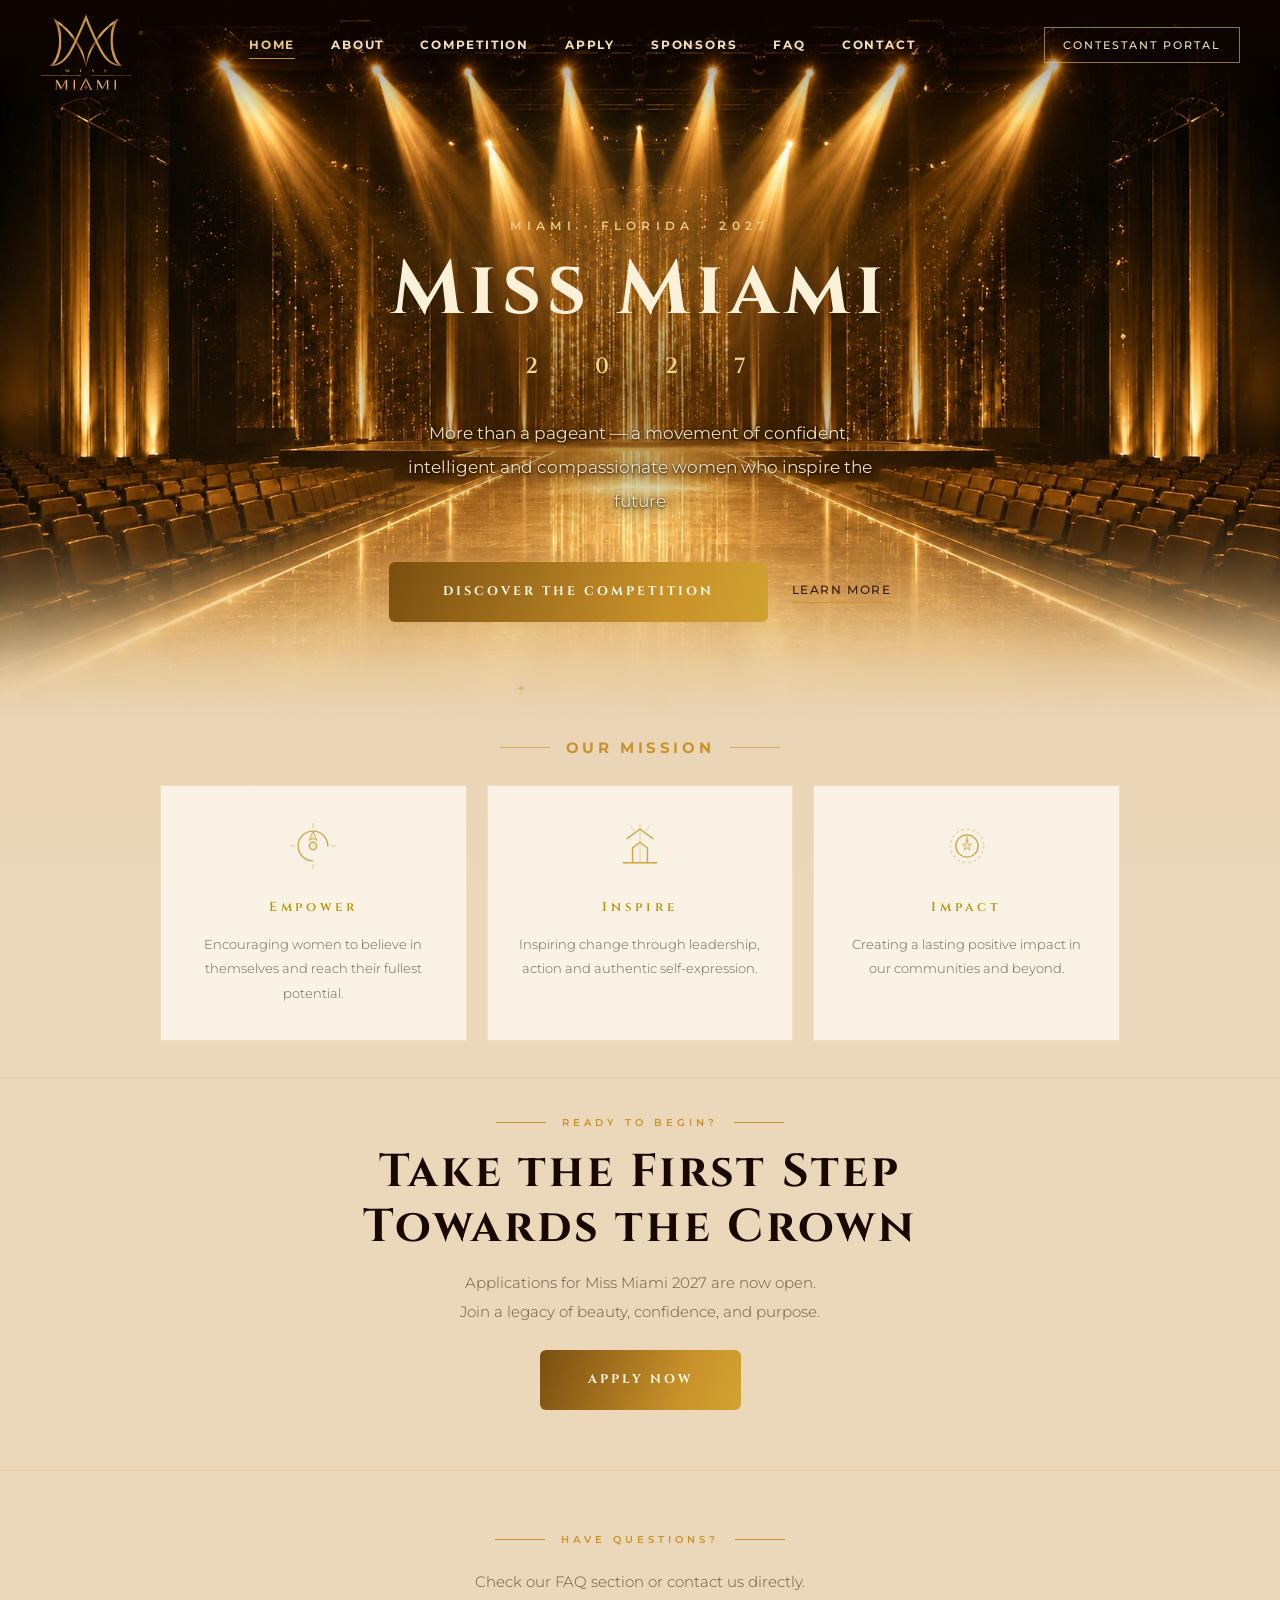
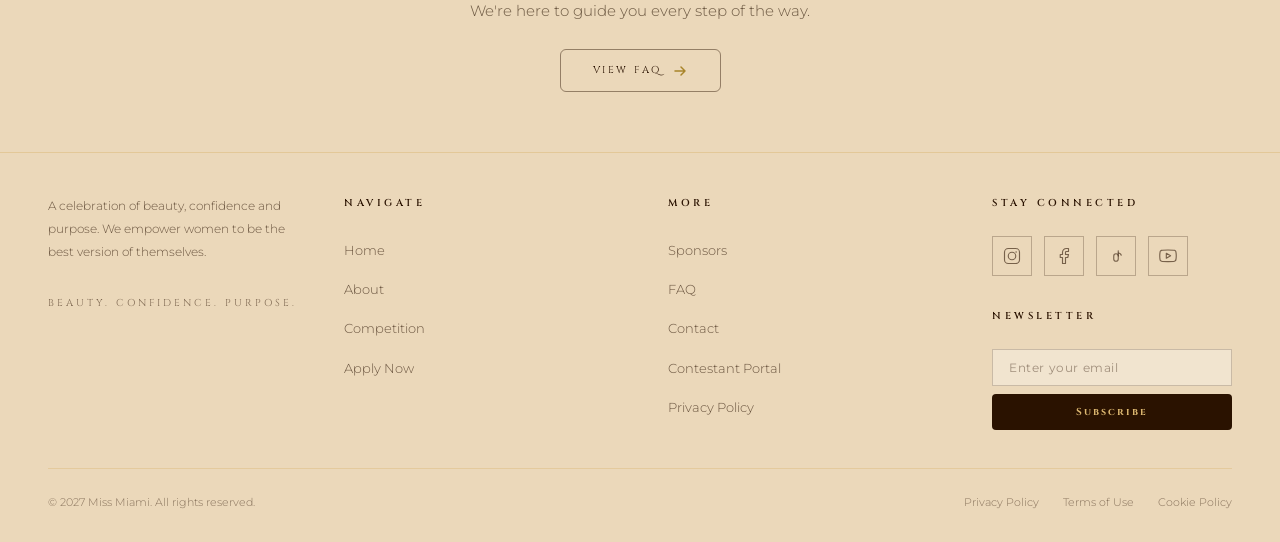
==== index.html @ 6e3c391f "Integrate Irina official logo across public pages" ====
<!DOCTYPE html>
<html lang="en">
<head>
  <meta charset="UTF-8" />
  <meta name="viewport" content="width=device-width, initial-scale=1.0" />
  <title>Miss Miami — Beauty. Confidence. Purpose.</title>
  <link rel="preconnect" href="https://fonts.googleapis.com" />
  <link rel="preconnect" href="https://fonts.gstatic.com" crossorigin />
  <link href="https://fonts.googleapis.com/css2?family=Cinzel:wght@400;600;700&family=Montserrat:wght@300;400;500;600&display=swap" rel="stylesheet" />
  <style>
    /* ─── RESET & BASE ─────────────────────────────────────────── */
    *, *::before, *::after { box-sizing: border-box; margin: 0; padding: 0; }

    :root {
      --gold:       #D4AF37;
      --gold2:      #B8960A;
      --hero-dark:  #050100;
      --hero-mid:   #160600;
      --hero-light: #261000;
      --cream:      #DDB870;
      --cream2:     #DDB870;
      --sand:       rgba(212,175,55,0.2);
      --dark-text:  #1A0800;
      --mid-text:   rgba(40,20,0,0.65);
      --glass:      rgba(4,1,0,0.93);
      --transition: 0.35s cubic-bezier(.4,0,.2,1);
    }

    html { scroll-behavior: smooth; overflow-x: hidden; }

    body {
      background: var(--cream);
      color: var(--dark-text);
      font-family: 'Montserrat', sans-serif;
      font-weight: 300;
      line-height: 1.7;
      overflow-x: hidden;
    }

    h1, h2, h3, h4 { font-family: 'Cinzel', serif; letter-spacing: 0.08em; }
    a { text-decoration: none; color: inherit; }

    ::-webkit-scrollbar { display: none; }
    * { scrollbar-width: none; }

    /* ─── HEADER ───────────────────────────────────────────────── */
    header {
      position: fixed;
      top: 0; left: 0; right: 0;
      z-index: 100;
      display: flex;
      align-items: center;
      justify-content: space-between;
      padding: 0 56px;
      height: 90px;
      background: transparent;
      backdrop-filter: none;
      -webkit-backdrop-filter: none;
      box-shadow: none;
      transition: none;
    }

    .logo { display: flex; align-items: center; flex-shrink: 0; margin-right: 18px; transform: translateY(7px); }
    .logo-img { height: 76px; width: auto; display: block; object-fit: contain; }

    nav { display: flex; align-items: center; gap: 36px; }

    nav a {
      font-family: 'Montserrat', sans-serif;
      font-size: 11px; font-weight: 700;
      letter-spacing: 0.18em; text-transform: uppercase;
      color: var(--gold);
      text-shadow: none;
      transition: color var(--transition);
      position: relative;
    }
    nav a::after {
      content: '';
      position: absolute; bottom: -4px; left: 0; right: 0;
      height: 1px; background: var(--gold);
      transform: scaleX(0); transform-origin: left;
      transition: transform var(--transition);
    }
    nav a:hover { color: var(--gold); }
    nav a:hover::after { transform: scaleX(1); }
    nav a.active { color: var(--gold); }
    nav a.active::after { transform: scaleX(1); }

    .btn-apply-nav {
      display: inline-flex; align-items: center;
      padding: 10px 28px;
      background: linear-gradient(110deg, #7A4F10 0%, #C9922A 30%, #D4AF37 50%, #C9922A 70%, #7A4F10 100%);
      background-size: 250% auto;
      color: #FFF8E7 !important;
      font-family: 'Cinzel', serif !important;
      font-size: 11px !important; letter-spacing: 0.22em !important;
      font-weight: 700 !important; text-transform: uppercase;
      border: none; cursor: pointer;
      border-radius: 6px;
      animation: bronzeFlow 8s ease-in-out infinite;
      position: relative; overflow: hidden;
    }
    .btn-apply-nav::after { display: none !important; }
    .btn-apply-nav:hover { background-position: right center; }

    .btn-account-nav {
      font-size: 11px; letter-spacing: 0.18em; text-transform: uppercase;
      color: var(--gold) !important;
      border: 1px solid rgba(212,175,55,0.28);
      padding: 8px 18px;
      transition: all 0.3s ease; font-weight: 500;
    }
    .btn-account-nav::after { display: none !important; }
    .btn-account-nav:hover { color: var(--gold) !important; border-color: rgba(212,175,55,0.6); }

    .menu-toggle {
      display: none; flex-direction: column; gap: 6px;
      cursor: pointer; padding: 10px 12px;
      border: 1px solid rgba(166,124,26,0.55);
      border-radius: 4px;
      background: none;
      transition: border-color var(--transition);
    }
    .menu-toggle:hover { border-color: rgba(166,124,26,0.85); }
    .menu-toggle span {
      display: block; height: 1px;
      background: #A67C1A;
      transition: var(--transition); border-radius: 1px;
    }
    .menu-toggle span:nth-child(1) { width: 20px; }
    .menu-toggle span:nth-child(2) { width: 14px; }
    .menu-toggle span:nth-child(3) { width: 20px; }

    /* ─── HERO ─────────────────────────────────────────────────── */
    #home {
      position: relative;
      height: 100vh;
      min-height: 680px;
      display: flex;
      align-items: center;
      justify-content: center;
      overflow: hidden;
      background: url('hero-bg.jpg') center 60%/cover no-repeat, radial-gradient(ellipse at 55% 35%, var(--hero-light) 0%, var(--hero-mid) 45%, var(--hero-dark) 100%);
    }

    #home::before {
      content: '';
      position: absolute; inset: 0;
      background: rgba(90,40,5,0.22);
      z-index: 1;
    }

    #hero-canvas {
      position: absolute; inset: 0;
      width: 100%; height: 100%;
      z-index: 2; pointer-events: none;
      opacity: 0.75;
    }

    .hero-glow {
      position: absolute; top: 35%; left: 50%;
      transform: translate(-50%, -50%);
      width: 600px; height: 400px;
      background: radial-gradient(ellipse, rgba(220,175,50,0.15) 0%, transparent 65%);
      pointer-events: none; z-index: 2;
    }

    #home::after {
      content: '';
      position: absolute;
      bottom: 0; left: 0; right: 0;
      height: 140px;
      background: linear-gradient(to bottom, transparent 0%, transparent 40%, #DDB870 100%);
      z-index: 2;
      pointer-events: none;
    }

    .hero-bottom-line {
      position: absolute; z-index: 3;
      bottom: 0; left: 0; right: 0; height: 1px;
      background: linear-gradient(to right,
        transparent 0%,
        rgba(212,175,55,0.4) 30%,
        rgba(212,175,55,0.65) 50%,
        rgba(212,175,55,0.4) 70%,
        transparent 100%);
    }

    .hero-content {
      position: relative; z-index: 4;
      padding: 0 48px;
      max-width: 720px;
      text-align: center;
    }

    .hero-eyebrow-text {
      font-family: 'Montserrat', sans-serif;
      font-size: 10px; font-weight: 600;
      letter-spacing: 0.44em; text-transform: uppercase;
      color: rgba(220,185,80,0.8);
      margin-bottom: 20px;
    }

    .hero-crown { margin-bottom: 16px; }

    .hero-h1 {
      font-size: clamp(38px, 6vw, 70px);
      color: #FBF0D8;
      letter-spacing: 0.08em;
      line-height: 1.05;
      margin-bottom: 12px;
    }

    .hero-year {
      font-family: 'Cinzel', serif;
      font-size: clamp(13px, 2vw, 20px);
      font-weight: 400;
      letter-spacing: 0.38em;
      color: var(--gold);
      margin-bottom: 24px;
    }

    .hero-desc {
      font-size: 15px;
      color: rgba(245,233,204,0.72);
      max-width: 440px;
      margin: 0 auto 44px;
      line-height: 1.9;
    }

    .hero-cta { display: flex; align-items: center; justify-content: center; gap: 24px; }

    .btn-primary {
      display: inline-flex; align-items: center;
      padding: 16px 46px;
      background: linear-gradient(110deg, #7A4F10 0%, #C9922A 30%, #D4AF37 50%, #C9922A 70%, #7A4F10 100%);
      background-size: 250% auto;
      color: #FFF8E7;
      font-family: 'Cinzel', serif;
      font-size: 11px; letter-spacing: 0.25em;
      font-weight: 700; text-transform: uppercase;
      cursor: pointer;
      border: none;
      border-radius: 6px;
      position: relative; overflow: hidden;
      animation: bronzeFlow 8s ease-in-out infinite;
    }
    @keyframes bronzeFlow {
      0%   { background-position: 0% center; }
      50%  { background-position: 100% center; }
      100% { background-position: 0% center; }
    }
    .btn-primary::after {
      content: '';
      position: absolute;
      top: 0; left: -100%;
      width: 55%; height: 100%;
      background: linear-gradient(90deg, transparent 0%, rgba(255,248,220,0.3) 50%, transparent 100%);
      animation: bronzeSheen 7s ease-in-out infinite;
      pointer-events: none;
    }
    @keyframes bronzeSheen {
      0%   { left: -100%; opacity: 0; }
      10%  { opacity: 1; }
      40%  { left: 160%; opacity: 1; }
      42%  { opacity: 0; }
      100% { left: 160%; opacity: 0; }
    }
    .btn-primary:hover { background-position: right center; }

    .btn-secondary {
      font-size: 11px; letter-spacing: 0.22em;
      text-transform: uppercase;
      color: rgba(245,230,200,0.92);
      font-weight: 500;
      border-bottom: 1px solid rgba(212,175,55,0.4);
      padding-bottom: 2px;
      transition: color var(--transition);
    }
    .btn-secondary:hover { color: var(--gold); }

    .scroll-hint {
      position: absolute; bottom: 40px; left: 50%;
      transform: translateX(-50%);
      display: flex; flex-direction: column;
      align-items: center; gap: 8px;
      opacity: 0.45; z-index: 4;
    }
    .scroll-line {
      width: 1px; height: 40px;
      background: linear-gradient(to bottom, var(--gold), transparent);
      animation: scrollPulse 1.8s ease-in-out infinite;
    }
    @keyframes scrollPulse {
      0%, 100% { opacity: 0.3; transform: scaleY(1); }
      50% { opacity: 1; transform: scaleY(1.2); }
    }

    /* ─── SECTION BASE ─────────────────────────────────────────── */
    section { padding: 100px 48px; }

    .section-eyebrow {
      display: flex; align-items: center; justify-content: center;
      gap: 16px; margin-bottom: 16px;
    }
    .section-eyebrow span {
      font-size: 10px; letter-spacing: 0.4em; text-transform: uppercase;
      color: var(--gold2); font-weight: 600;
    }
    .section-eyebrow::before, .section-eyebrow::after {
      content: ''; flex: 0 0 50px; height: 1px;
      background: rgba(180,140,40,0.3);
    }
    #apply-banner .section-eyebrow span,
    #faq-teaser .section-eyebrow span { color: #C9922A; }
    #apply-banner .section-eyebrow::before,
    #apply-banner .section-eyebrow::after,
    #faq-teaser .section-eyebrow::before,
    #faq-teaser .section-eyebrow::after { background: #C9922A; }

    .section-title {
      font-size: clamp(28px, 4vw, 44px);
      text-align: center;
      color: var(--dark-text);
      margin-bottom: 16px;
      letter-spacing: 0.06em;
    }

    .section-sub {
      text-align: center; font-size: 14px;
      color: var(--mid-text);
      max-width: 540px; margin: 0 auto 64px; line-height: 1.9;
    }

    .ornament {
      display: flex; align-items: center; justify-content: center;
      gap: 10px; margin-bottom: 64px;
    }
    .ornament::before, .ornament::after {
      content: ''; width: 30px; height: 1px;
      background: rgba(180,140,40,0.35);
    }
    .ornament-icon { font-size: 16px; color: var(--gold); opacity: 0.7; }

    /* ─── MISSION ──────────────────────────────────────────────── */
    #mission {
      background: var(--cream2);
      padding: 100px 48px;
    }

    .mission-grid {
      display: grid; grid-template-columns: repeat(3, 1fr);
      gap: 20px; max-width: 960px; margin: 0 auto;
    }

    .mission-card {
      background: #FFFDF5;
      border: 1px solid rgba(180,140,40,0.18);
      padding: 48px 40px; text-align: center;
      position: relative;
      transition: box-shadow var(--transition), transform var(--transition);
    }
    .mission-card:hover {
      box-shadow: 0 8px 32px rgba(140,100,10,0.1);
      transform: translateY(-3px);
    }
    .mission-card::after {
      content: '';
      position: absolute; bottom: 0; left: 50%;
      transform: translateX(-50%);
      width: 0; height: 2px;
      background: var(--gold);
      transition: width var(--transition);
    }
    .mission-card:hover::after { width: 60%; }

    .mission-icon {
      width: 52px; height: 52px;
      margin: 0 auto 24px;
      display: flex; align-items: center; justify-content: center;
    }
    .mission-icon svg { width: 100%; height: 100%; }

    .mission-card h3 {
      font-size: 13px; letter-spacing: 0.3em;
      color: var(--gold2); margin-bottom: 14px; font-weight: 600;
    }
    .mission-card p {
      font-size: 13px; color: var(--mid-text); line-height: 1.9;
    }

    /* ─── STATS ────────────────────────────────────────────────── */
    #stats {
      padding: 80px 48px;
      background: var(--cream2);
      border-top: 1px solid rgba(180,140,40,0.15);
      border-bottom: 1px solid rgba(180,140,40,0.15);
    }
    .stats-grid {
      display: grid; grid-template-columns: repeat(4, 1fr);
      max-width: 900px; margin: 0 auto;
    }
    .stat-item {
      text-align: center; padding: 40px 20px;
      border-right: 1px solid rgba(180,140,40,0.15);
    }
    .stat-item:last-child { border-right: none; }
    .stat-num {
      font-family: 'Cinzel', serif;
      font-size: 48px; font-weight: 600;
      color: var(--gold2); line-height: 1;
      display: block; margin-bottom: 8px;
    }
    .stat-label {
      font-size: 10px; letter-spacing: 0.3em; text-transform: uppercase;
      color: var(--mid-text);
    }

    /* ─── WINNERS ──────────────────────────────────────────────── */
    #winners {
      background: var(--cream2);
      padding: 100px 48px;
    }

    .winners-slider { max-width: 860px; margin: 0 auto; position: relative; }

    .winner-card {
      display: grid; grid-template-columns: 340px 1fr;
      gap: 0; overflow: hidden;
      border: 1px solid rgba(180,140,40,0.18);
    }

    .winner-photo {
      height: 440px;
      background: linear-gradient(135deg, #3A1E06 0%, #5C3010 50%, #2A1200 100%);
      position: relative; overflow: hidden;
      display: flex; align-items: flex-end; justify-content: center;
    }
    .winner-photo img {
      position: absolute; inset: 0;
      width: 100%; height: 100%;
      object-fit: cover; object-position: center top;
      opacity: 0.85;
      transition: opacity 0.7s ease;
    }
    .winner-photo-overlay {
      position: absolute; inset: 0; z-index: 1;
      background: linear-gradient(180deg, transparent 50%, rgba(42,18,0,0.6) 100%);
    }
    .winner-year-badge {
      position: absolute; top: 28px; left: 28px; z-index: 2;
      background: var(--gold); color: #2A1200;
      font-family: 'Cinzel', serif;
      font-size: 11px; letter-spacing: 0.2em;
      padding: 6px 16px; font-weight: 700;
    }

    .winner-info {
      padding: 48px;
      display: flex; flex-direction: column; justify-content: center;
      background: #FFFDF5;
    }
    .winner-info .year {
      font-size: 10px; letter-spacing: 0.4em;
      color: var(--gold2); text-transform: uppercase;
      margin-bottom: 14px; font-weight: 600;
    }
    .winner-info h3 {
      font-size: 30px; color: var(--dark-text);
      line-height: 1.15; margin-bottom: 8px; letter-spacing: 0.04em;
    }
    .winner-info .title {
      font-size: 11px; letter-spacing: 0.25em;
      color: var(--gold2); opacity: 0.8;
      text-transform: uppercase; margin-bottom: 24px; font-weight: 500;
    }
    .winner-divider {
      width: 40px; height: 1px;
      background: rgba(180,140,40,0.35); margin-bottom: 24px;
    }
    .winner-info p {
      font-size: 14px; color: var(--mid-text);
      line-height: 1.9; margin-bottom: 36px;
    }

    .btn-outline {
      display: inline-flex; align-items: center; gap: 10px;
      padding: 12px 32px;
      border: 1px solid rgba(42,18,0,0.45);
      border-radius: 6px;
      color: #2A1200;
      font-family: 'Cinzel', serif;
      font-size: 10px; letter-spacing: 0.25em; text-transform: uppercase;
      transition: all var(--transition); align-self: flex-start;
    }
    .btn-outline:hover {
      border-color: #2A1200;
      background: rgba(42,18,0,0.07);
    }
    .btn-outline svg { transition: transform var(--transition); }
    .btn-outline:hover svg { transform: translateX(4px); }

    .slider-controls {
      display: flex; align-items: center; justify-content: center;
      gap: 20px; margin-top: 36px;
    }
    .slider-btn {
      width: 48px; height: 48px;
      border: 1px solid rgba(180,140,40,0.3);
      background: transparent; color: var(--gold2);
      cursor: pointer;
      display: flex; align-items: center; justify-content: center;
      transition: all var(--transition);
    }
    .slider-btn:hover { border-color: var(--gold2); background: rgba(180,140,40,0.07); }

    .slider-dots { display: flex; gap: 8px; }
    .slider-dot {
      width: 6px; height: 6px; border-radius: 50%;
      background: rgba(180,140,40,0.25); cursor: pointer;
      transition: all var(--transition);
    }
    .slider-dot.active {
      background: var(--gold2); width: 20px; border-radius: 3px;
    }

    /* ─── APPLY BANNER ─────────────────────────────────────────── */
    #apply-banner {
      background: var(--cream2);
      padding: 100px 48px;
      text-align: center;
    }
    .apply-cta-box {
      max-width: 580px;
      margin: 0 auto;
    }
    .apply-cta-crown { margin-bottom: 24px; }
    .apply-cta-title {
      font-size: clamp(28px, 4vw, 44px);
      color: var(--dark-text);
      margin-bottom: 16px;
      letter-spacing: 0.06em;
      line-height: 1.2;
    }
    .apply-cta-desc {
      font-size: 15px;
      color: var(--mid-text);
      margin: 0 auto 44px;
      line-height: 1.9;
    }
    #apply-banner .btn-primary {
      margin: 0 auto;
    }

    /* ─── FAQ TEASER ───────────────────────────────────────────── */
    #faq-teaser {
      background: var(--cream2);
      text-align: center; padding: 100px 48px;
    }
    #faq-teaser .faq-box { max-width: 620px; margin: 0 auto; }
    #faq-teaser .faq-box p {
      font-size: 15px; color: var(--mid-text);
      margin-bottom: 36px; line-height: 1.9;
    }

    /* ─── FOOTER ───────────────────────────────────────────────── */
    footer {
      background: #DDB870;
      padding: 64px 48px 40px;
      border-top: 1px solid rgba(42,18,0,0.12);
    }
    .footer-grid {
      display: grid;
      grid-template-columns: 260px 1fr 1fr 240px;
      gap: 48px; margin-bottom: 64px;
    }
    .footer-brand .logo { margin-bottom: 20px; }
    .footer-brand p {
      font-size: 12px; color: rgba(42,18,0,0.65);
      line-height: 1.9; margin-bottom: 24px;
    }
    .footer-tagline {
      font-family: 'Cinzel', serif; font-size: 10px;
      letter-spacing: 0.3em; color: #2A1200; opacity: 0.55; text-transform: uppercase;
    }
    .footer-col h4 {
      font-size: 10px; letter-spacing: 0.35em; text-transform: uppercase;
      color: #2A1200; margin-bottom: 24px; font-weight: 600;
    }
    .footer-col ul { list-style: none; }
    .footer-col ul li { margin-bottom: 12px; }
    .footer-col ul li a {
      font-size: 13px; color: rgba(42,18,0,0.65); transition: color var(--transition);
    }
    .footer-col ul li a:hover { color: #2A1200; }

    .footer-social h4 {
      font-size: 10px; letter-spacing: 0.35em; text-transform: uppercase;
      color: #2A1200; margin-bottom: 24px; font-weight: 600;
    }
    .social-links { display: flex; gap: 12px; margin-bottom: 32px; }
    .social-link {
      width: 40px; height: 40px;
      border: 1px solid rgba(42,18,0,0.25);
      display: flex; align-items: center; justify-content: center;
      color: rgba(42,18,0,0.6); transition: all var(--transition);
    }
    .social-link:hover { border-color: #2A1200; color: #2A1200; }

    .newsletter-input { display: flex; flex-direction: column; gap: 8px; }
    .newsletter-input input {
      width: 100%; background: rgba(255,255,255,0.3);
      border: 1px solid rgba(42,18,0,0.2); outline: none;
      padding: 10px 16px; font-family: 'Montserrat', sans-serif;
      font-size: 12px; color: rgba(42,18,0,0.85); letter-spacing: 0.05em;
    }
    .newsletter-input input::placeholder { color: rgba(42,18,0,0.4); }
    .newsletter-input button {
      width: 100%; background: #2A1200; border: none;
      padding: 11px 18px; cursor: pointer; color: #DDB870;
      font-family: 'Cinzel', serif; font-size: 10px;
      letter-spacing: 0.2em; font-weight: 700;
      border-radius: 4px;
      transition: background var(--transition);
    }
    .newsletter-input button:hover { background: #3A1A04; }

    .footer-bottom {
      display: flex; align-items: center; justify-content: space-between;
      padding-top: 32px; border-top: 1px solid rgba(42,18,0,0.12);
    }
    .footer-bottom p { font-size: 11px; color: rgba(42,18,0,0.5); }
    .footer-bottom-links { display: flex; gap: 24px; }
    .footer-bottom-links a {
      font-size: 11px; color: rgba(42,18,0,0.5); transition: color var(--transition);
    }
    .footer-bottom-links a:hover { color: #2A1200; }

    /* ─── GOLD SHIMMER ─────────────────────────────────────────── */
    @keyframes goldShimmer {
      0%   { background-position: -200% center; }
      100% { background-position: 200% center; }
    }

    /* ─── ANIMATIONS ───────────────────────────────────────────── */
    .fade-up {
      opacity: 0; transform: translateY(40px);
      transition: opacity 0.8s ease, transform 0.8s ease;
    }
    .fade-up.visible { opacity: 1; transform: translateY(0); }
    .fade-up-d1 { transition-delay: 0.15s; }
    .fade-up-d2 { transition-delay: 0.35s; }
    .fade-up-d3 { transition-delay: 0.55s; }

    /* ─── MOBILE MENU ──────────────────────────────────────────── */
    .mobile-menu {
      display: none; position: fixed;
      top: 68px; left: 0; right: 0; bottom: 0;
      background: #3A1A04;
      z-index: 9999;
      flex-direction: column; padding: 32px; gap: 20px;
      align-items: flex-start; overflow-y: auto;
    }
    .mobile-menu.open { display: flex; }
    .mobile-menu a {
      font-family: 'Montserrat', sans-serif; font-size: 14px;
      font-weight: 500; letter-spacing: 0.18em; text-transform: uppercase;
      color: rgba(245,230,200,0.78); transition: color 0.3s ease;
      width: 100%; padding: 8px 0;
      border-bottom: 1px solid rgba(212,175,55,0.08);
    }
    .mobile-menu a:hover { color: var(--gold); }
    .mobile-menu a.active {
      color: var(--gold);
      border-bottom-color: var(--gold);
    }
    .mobile-menu .btn-apply-nav {
      margin-top: 12px; padding: 16px 32px;
      font-size: 13px !important; width: 100%; border: none;
      background: linear-gradient(110deg, #7A4F10 0%, #C9922A 30%, #D4AF37 50%, #C9922A 70%, #7A4F10 100%);
      background-size: 250% auto;
      color: #FFF8E7 !important;
      animation: bronzeFlow 8s ease-in-out infinite;
      position: relative; overflow: hidden;
      text-align: center; justify-content: center;
    }
    .mobile-menu .btn-apply-nav::after {
      content: '';
      position: absolute; top: 0; left: -100%; width: 55%; height: 100%;
      background: linear-gradient(90deg, transparent, rgba(255,248,220,0.3), transparent);
      animation: bronzeSheen 7s ease-in-out infinite;
      pointer-events: none;
    }
    .mobile-menu .btn-account-nav { border: 1px solid rgba(212,175,55,0.25); padding: 10px 20px; }

    /* ─── RESPONSIVE ───────────────────────────────────────────── */
    @media (max-width: 1024px) {
      header { padding: 0 32px; }
      nav { gap: 24px; }
      section { padding: 80px 32px; }
      .footer-grid { grid-template-columns: 1fr 1fr; gap: 40px; }
      .winner-card { grid-template-columns: 280px 1fr; }
    }

    @media (max-width: 768px) {
      header { padding: 0 24px; height: 68px; }
      .logo-img { height: 68px; }
      nav { display: none !important; }
      .menu-toggle { display: flex; }

      section { padding: 64px 24px; }
      #mission, #faq-teaser, #apply-banner { padding: 64px 24px; }
      .apply-cta-title { font-size: 26px; }
      .apply-cta-box { max-width: 100%; }

      #home { background-size: 160% auto; background-position: center 10%; }
      .hero-content { padding: 0 24px; }
      .hero-h1 { font-size: 34px; }
      .hero-desc { font-size: 14px; }
      .hero-cta { flex-direction: column; gap: 16px; }
      .hero-cta .btn-primary {
        width: min(100%, 310px);
        min-height: 52px;
        padding: 14px 20px;
        justify-content: center;
        text-align: center;
        font-size: 12px;
        line-height: 1.45;
        letter-spacing: 0.16em;
      }

      .mission-grid { grid-template-columns: 1fr; gap: 16px; }

      .stats-grid { grid-template-columns: repeat(2, 1fr); }
      .stat-item { border-right: none; border-bottom: 1px solid rgba(180,140,40,0.12); }
      .stat-item:last-child { border-bottom: none; }

      .winner-card { grid-template-columns: 1fr; }
      .winner-photo { height: 260px; }
      .winner-info { padding: 32px 28px; }

      .apply-banner-inner { grid-template-columns: 1fr; }
      .apply-banner-photo { display: none; }
      .apply-banner-content { padding: 60px 32px; }

      .footer-grid { grid-template-columns: 1fr; gap: 24px; }
      .footer-bottom { flex-direction: column; gap: 16px; text-align: center; }
      footer { padding: 48px 24px 32px; }

      .mm-divider { padding: 20px 24px; }

      /* ── Мобильные шрифты ───────────────────────────── */
      .section-eyebrow span { font-size: 14px; letter-spacing: 0.2em; }
      .section-title { font-size: 28px; }
      .section-sub { font-size: 17px; line-height: 1.8; }

      .mission-card h3 { font-size: 16px; }
      .mission-card p { font-size: 16px; line-height: 1.8; }

      .stat-num { font-size: 40px; }
      .stat-label { font-size: 13px; letter-spacing: 0.15em; }

      .apply-cta-title { font-size: 28px !important; }
      .apply-cta-desc { font-size: 17px; }

      .hero-desc { font-size: 16px !important; }

      .footer-brand p { font-size: 17px; line-height: 1.8; color: rgba(42,18,0,0.85); }
      .footer-tagline { font-size: 13px; opacity: 0.78; }
      .footer-col h4 { font-size: 15px; letter-spacing: 0.15em; margin-bottom: 18px; }
      .footer-col ul li { margin-bottom: 16px; }
      .footer-col ul li a { font-size: 17px; letter-spacing: 0.02em; }
      .footer-social h4 { font-size: 15px; letter-spacing: 0.15em; }
      .social-link { width: 48px; height: 48px; }
      .newsletter-input input { font-size: 16px; padding: 13px 16px; }
      .footer-bottom p { font-size: 14px; }
      .footer-bottom-links a { font-size: 14px; }
      .footer-bottom-links { gap: 16px; flex-wrap: wrap; justify-content: center; }

      .btn-primary { padding: 18px 24px; font-size: 13px; letter-spacing: 0.2em; }
      .btn-outline { font-size: 13px; padding: 14px 28px; }
    }
  </style>
  <link rel="stylesheet" href="assets/css/site-header.css?v=20260805-3">
  <link rel="stylesheet" href="assets/css/home-unified-preview.css?v=20260805-16">
</head>
<body>

  <!-- ═══ HEADER ═════════════════════════════════════════════════ -->
  <header id="site-header">
    <a href="index.html" class="logo">
      <img src="assets/brand/miss-miami-logo-official.svg?v=20260812-3" class="logo-img" alt="Miss Miami" />
    </a>

    <nav id="main-nav">
      <div class="primary-nav">
        <a href="index.html" class="active">Home</a>
        <a href="about.html">About</a>
        <a href="competition.html">Competition</a>
        <a href="apply.html">Apply</a>
        <a href="sponsors.html">Sponsors</a>
        <a href="faq.html">FAQ</a>
        <a href="contact.html">Contact</a>
      </div>
      <div class="header-actions">
        <a href="dashboard.html" class="btn-account-nav">Contestant Portal</a>
      </div>
    </nav>

    <button class="menu-toggle" id="menu-toggle" aria-label="Menu">
      <span></span><span></span><span></span>
    </button>
  </header>

  <!-- ═══ MOBILE MENU ══════════════════════════════════════════════ -->
  <div id="mobile-menu" class="mobile-menu">
    <a href="index.html" class="active">Home</a>
    <a href="about.html">About</a>
    <a href="competition.html">Competition</a>
    <a href="apply.html">Apply</a>
    <a href="sponsors.html">Sponsors</a>
    <a href="faq.html">FAQ</a>
    <a href="contact.html">Contact</a>
    <a href="dashboard.html" class="btn-account-nav">Contestant Portal</a>
  </div>

  <!-- ═══ HERO ════════════════════════════════════════════════════ -->
  <section id="home">
    <canvas id="hero-canvas"></canvas>
    <div class="hero-glow"></div>
    <div class="hero-bottom-line"></div>

    <div class="hero-content">
      <p class="hero-eyebrow-text">Miami · Florida · 2027</p>


      <h1 class="hero-h1">Miss Miami</h1>
      <p class="hero-year">2 &ensp; 0 &ensp; 2 &ensp; 7</p>

      <p class="hero-desc">
        More than a pageant — a movement of confident, intelligent and compassionate women who inspire the future
      </p>

      <div class="hero-cta">
        <a href="competition.html" class="btn-primary">Discover the Competition</a>
        <a href="about.html" class="btn-secondary">Learn More</a>
      </div>
    </div>

    <div class="scroll-hint">
      <div class="scroll-line"></div>
    </div>
  </section>

  <!-- ═══ MISSION ══════════════════════════════════════════════════ -->
  <section id="mission">
    <div class="section-eyebrow fade-up"><span>Our Mission</span></div>
    <div class="mission-grid">
      <div class="mission-card fade-up fade-up-d1">
        <div class="mission-icon">
          <svg viewBox="0 0 56 56" fill="none">
            <path d="M28 8L28 4M28 52L28 48M8 28L4 28M52 28L48 28" stroke="#C9A84C" stroke-width="1.5" stroke-linecap="round" opacity="0.4"/>
            <path d="M28 44C19.16 44 12 36.84 12 28C12 19.16 19.16 12 28 12C36.84 12 44 19.16 44 28" stroke="#C9A84C" stroke-width="1.5" fill="none" stroke-linecap="round"/>
            <path d="M28 12L24 22L28 20L32 22Z" stroke="#C9A84C" stroke-width="1" fill="rgba(201,168,76,0.12)"/>
            <circle cx="28" cy="28" r="4" stroke="#C9A84C" stroke-width="1.5" fill="rgba(201,168,76,0.12)"/>
          </svg>
        </div>
        <h3>Empower</h3>
        <p>Encouraging women to believe in themselves and reach their fullest potential.</p>
      </div>

      <div class="mission-card fade-up fade-up-d2">
        <div class="mission-icon">
          <svg viewBox="0 0 56 56" fill="none">
            <path d="M28 10L28 46" stroke="#C9A84C" stroke-width="1.5" stroke-linecap="round" opacity="0.3"/>
            <path d="M14 20L28 10L42 20" stroke="#C9A84C" stroke-width="1.5" stroke-linecap="round" stroke-linejoin="round" fill="none"/>
            <path d="M20 46L20 30L28 24L36 30L36 46" stroke="#C9A84C" stroke-width="1.5" stroke-linecap="round" stroke-linejoin="round" fill="none"/>
            <path d="M10 46L46 46" stroke="#C9A84C" stroke-width="1.5" stroke-linecap="round"/>
            <path d="M28 10L28 4M22 12L18 7M34 12L38 7" stroke="#C9A84C" stroke-width="1" stroke-linecap="round" opacity="0.5"/>
          </svg>
        </div>
        <h3>Inspire</h3>
        <p>Inspiring change through leadership, action and authentic self-expression.</p>
      </div>

      <div class="mission-card fade-up fade-up-d3">
        <div class="mission-icon">
          <svg viewBox="0 0 56 56" fill="none">
            <circle cx="28" cy="28" r="18" stroke="#C9A84C" stroke-width="1.5" fill="none" stroke-dasharray="3 3" opacity="0.4"/>
            <circle cx="28" cy="28" r="12" stroke="#C9A84C" stroke-width="1.5" fill="none"/>
            <path d="M28 16L30 24L28 22L26 24Z" fill="#C9A84C" opacity="0.7"/>
            <path d="M28 22L29.2 26L33 26L30 28.4L31.2 32.4L28 30L24.8 32.4L26 28.4L23 26L26.8 26Z"
              stroke="#C9A84C" stroke-width="0.8" fill="rgba(201,168,76,0.15)"/>
          </svg>
        </div>
        <h3>Impact</h3>
        <p>Creating a lasting positive impact in our communities and beyond.</p>
      </div>
    </div>
  </section>

  <!-- ═══ WINNERS — скрыт, появится позже ══════════════════════════
  <section id="winners">
    ...
  </section>
  ══════════════════════════════════════════════════════════════════ -->

  <!-- ═══ APPLY BANNER ═════════════════════════════════════════════ -->
  <section id="apply-banner">
    <div class="apply-cta-box fade-up">
      <div class="section-eyebrow fade-up fade-up-d1"><span>Ready to Begin?</span></div>
      <h2 class="apply-cta-title fade-up fade-up-d2">Take the First Step<br>Towards the Crown</h2>
      <p class="apply-cta-desc fade-up fade-up-d3">Applications for Miss Miami 2027 are now open.<br>Join a legacy of beauty, confidence, and purpose.</p>
      <a href="apply.html" class="btn-primary fade-up fade-up-d3">Apply Now</a>
    </div>
  </section>

  <!-- ═══ FAQ TEASER ════════════════════════════════════════════════ -->
  <section id="faq-teaser">
    <div class="faq-box fade-up">
      <div class="section-eyebrow"><span>Have Questions?</span></div>
      <p style="margin-top:24px;">Check our FAQ section or contact us directly.<br>We're here to guide you every step of the way.</p>
      <a href="faq.html" class="btn-outline" style="display:inline-flex;margin:0 auto;">
        View FAQ
        <svg width="16" height="16" viewBox="0 0 16 16" fill="none">
          <path d="M3 8L13 8M9 4L13 8L9 12" stroke="#A8842A" stroke-width="1.5" stroke-linecap="round" stroke-linejoin="round"/>
        </svg>
      </a>
    </div>
  </section>

  <!-- ═══ FOOTER ════════════════════════════════════════════════════ -->
  <footer>
    <div class="footer-grid">
      <div class="footer-brand">
        <p>A celebration of beauty, confidence and purpose. We empower women to be the best version of themselves.</p>
        <span class="footer-tagline">Beauty. Confidence. Purpose.</span>
      </div>

      <div class="footer-col">
        <h4>Navigate</h4>
        <ul>
          <li><a href="index.html">Home</a></li>
          <li><a href="about.html">About</a></li>
          <li><a href="competition.html">Competition</a></li>
          <li><a href="apply.html">Apply Now</a></li>
        </ul>
      </div>

      <div class="footer-col">
        <h4>More</h4>
        <ul>
          <li><a href="sponsors.html">Sponsors</a></li>
          <li><a href="faq.html">FAQ</a></li>
          <li><a href="contact.html">Contact</a></li>
          <li><a href="dashboard.html">Contestant Portal</a></li>
          <li><a href="#">Privacy Policy</a></li>
        </ul>
      </div>

      <div class="footer-social">
        <h4>Stay Connected</h4>
        <div class="social-links">
          <a href="#" class="social-link" aria-label="Instagram">
            <svg width="18" height="18" viewBox="0 0 24 24" fill="none">
              <rect x="2" y="2" width="20" height="20" rx="5" stroke="currentColor" stroke-width="1.5"/>
              <circle cx="12" cy="12" r="5" stroke="currentColor" stroke-width="1.5"/>
              <circle cx="17.5" cy="6.5" r="1" fill="currentColor"/>
            </svg>
          </a>
          <a href="#" class="social-link" aria-label="Facebook">
            <svg width="18" height="18" viewBox="0 0 24 24" fill="none">
              <path d="M18 2H15C13.67 2 12.4 2.53 11.46 3.46C10.53 4.4 10 5.67 10 7V10H7V14H10V22H14V14H17L18 10H14V7C14 6.73 14.11 6.48 14.29 6.29C14.48 6.11 14.73 6 15 6H18V2Z" stroke="currentColor" stroke-width="1.5" stroke-linecap="round" stroke-linejoin="round"/>
            </svg>
          </a>
          <a href="#" class="social-link" aria-label="TikTok">
            <svg width="18" height="18" viewBox="0 0 24 24" fill="none">
              <path d="M9 12C9 10.34 10.34 9 12 9C13.66 9 15 10.34 15 12V16C15 17.66 13.66 19 12 19C10.34 19 9 17.66 9 16V12Z" stroke="currentColor" stroke-width="1.5"/>
              <path d="M15 8C16.5 8 18.5 9 19 11" stroke="currentColor" stroke-width="1.5" stroke-linecap="round"/>
              <path d="M15 5V12" stroke="currentColor" stroke-width="1.5" stroke-linecap="round"/>
            </svg>
          </a>
          <a href="#" class="social-link" aria-label="YouTube">
            <svg width="18" height="18" viewBox="0 0 24 24" fill="none">
              <path d="M22.54 6.42C22.42 5.95 22.18 5.51 21.84 5.16C21.5 4.81 21.07 4.55 20.6 4.42C18.88 4 12 4 12 4C12 4 5.12 4 3.4 4.46C2.93 4.59 2.5 4.85 2.16 5.2C1.82 5.55 1.58 5.99 1.46 6.46C1.15 8.21 1 9.98 1 11.75C0.99 13.54 1.14 15.32 1.46 17.08C1.59 17.54 1.84 17.96 2.18 18.29C2.52 18.63 2.94 18.87 3.4 19C5.12 19.46 12 19.46 12 19.46C12 19.46 18.88 19.46 20.6 19C21.07 18.87 21.5 18.61 21.84 18.26C22.18 17.91 22.42 17.47 22.54 17C22.85 15.27 23.01 13.51 23 11.75C23.01 9.96 22.85 8.18 22.54 6.42Z" stroke="currentColor" stroke-width="1.5" stroke-linecap="round" stroke-linejoin="round"/>
              <path d="M9.75 15.02L15.5 11.75L9.75 8.48V15.02Z" stroke="currentColor" stroke-width="1.5" stroke-linecap="round" stroke-linejoin="round"/>
            </svg>
          </a>
        </div>
        <h4 style="margin-top:8px;">Newsletter</h4>
        <div class="newsletter-input">
          <input type="email" placeholder="Enter your email" />
          <button>Subscribe</button>
        </div>
      </div>
    </div>

    <div class="footer-bottom">
      <p>© 2027 Miss Miami. All rights reserved.</p>
      <div class="footer-bottom-links">
        <a href="#">Privacy Policy</a>
        <a href="#">Terms of Use</a>
        <a href="#">Cookie Policy</a>
      </div>
    </div>
  </footer>

  <!-- ═══ SCRIPTS ═══════════════════════════════════════════════════ -->
  <script>
    // ── Mobile menu ──
    const toggle = document.getElementById('menu-toggle');
    const mobileMenu = document.getElementById('mobile-menu');
    toggle.addEventListener('click', () => {
      mobileMenu.classList.toggle('open');
      const spans = toggle.querySelectorAll('span');
      if (mobileMenu.classList.contains('open')) {
        spans[0].style.transform = 'rotate(45deg) translate(5px,5px)';
        spans[1].style.opacity = '0';
        spans[2].style.transform = 'rotate(-45deg) translate(5px,-5px)';
      } else {
        spans.forEach(s => { s.style.transform = ''; s.style.opacity = ''; });
      }
    });
    mobileMenu.querySelectorAll('a').forEach(a => {
      a.addEventListener('click', () => {
        mobileMenu.classList.remove('open');
        toggle.querySelectorAll('span').forEach(s => { s.style.transform = ''; s.style.opacity = ''; });
      });
    });

    // ── Header: transparent, text color switches on scroll ──
    function updateNavColors() {
      const hero = document.getElementById('home');
      const header = document.getElementById('site-header');
      const logo = header.querySelector('.logo-img');
      const onHero = window.scrollY < hero.offsetHeight - header.offsetHeight;
      header.classList.toggle('on-hero', onHero);
      logo.src = onHero
        ? 'assets/brand/miss-miami-logo-official.svg?v=20260812-3'
        : 'assets/brand/miss-miami-logo-official.svg?v=20260812-3';
    }
    updateNavColors();
    window.addEventListener('scroll', updateNavColors);

    // ── Gold Particle Canvas ──
    (function() {
      const canvas = document.getElementById('hero-canvas');
      const ctx = canvas.getContext('2d');
      let W, H, particles = [];

      function resize() {
        W = canvas.width = canvas.offsetWidth;
        H = canvas.height = canvas.offsetHeight;
      }
      resize();
      window.addEventListener('resize', resize);

      const COLORS = [
        'rgba(212,175,55,',
        'rgba(240,210,80,',
        'rgba(180,140,20,',
        'rgba(255,225,100,'
      ];

      class Particle {
        constructor() { this.reset(true); }
        reset(init) {
          this.x = Math.random() * W;
          this.y = init ? Math.random() * H : H + 10;
          this.bokeh = Math.random() < 0.15; // 15% — big slow bokeh
          this.r = this.bokeh ? Math.random() * 18 + 8 : Math.random() * 2.5 + 0.5;
          this.speed = this.bokeh ? Math.random() * 0.2 + 0.05 : Math.random() * 0.6 + 0.2;
          this.drift = (Math.random() - 0.5) * (this.bokeh ? 0.15 : 0.4);
          this.alpha = this.bokeh ? Math.random() * 0.12 + 0.04 : Math.random() * 0.65 + 0.2;
          this.maxAlpha = this.alpha;
          this.life = 0;
          this.maxLife = this.bokeh ? Math.random() * 500 + 300 : Math.random() * 260 + 120;
          this.color = COLORS[Math.floor(Math.random() * COLORS.length)];
          this.star = !this.bokeh && this.r > 1.5 && Math.random() < 0.3;
        }
        update() {
          this.y -= this.speed;
          this.x += this.drift;
          this.life++;
          const t = this.life / this.maxLife;
          this.alpha = this.maxAlpha * Math.sin(Math.PI * t);
          if (this.life >= this.maxLife || this.y < -10) this.reset(false);
        }
        draw() {
          if (this.star) {
            ctx.save();
            ctx.translate(this.x, this.y);
            ctx.strokeStyle = this.color + this.alpha + ')';
            ctx.lineWidth = 0.6;
            ctx.beginPath();
            ctx.moveTo(-this.r * 2.5, 0); ctx.lineTo(this.r * 2.5, 0);
            ctx.moveTo(0, -this.r * 2.5); ctx.lineTo(0, this.r * 2.5);
            ctx.stroke();
            ctx.restore();
          }
          ctx.beginPath();
          ctx.arc(this.x, this.y, this.r, 0, Math.PI * 2);
          ctx.fillStyle = this.color + this.alpha + ')';
          ctx.fill();
        }
      }

      for (let i = 0; i < 120; i++) particles.push(new Particle());

      function animate() {
        ctx.clearRect(0, 0, W, H);
        particles.forEach(p => { p.update(); p.draw(); });
        requestAnimationFrame(animate);
      }
      animate();
    })();

    // ── Scroll animations ──
    const observer = new IntersectionObserver((entries) => {
      entries.forEach(e => {
        if (e.isIntersecting) { e.target.classList.add('visible'); observer.unobserve(e.target); }
      });
    }, { threshold: 0.15 });
    document.querySelectorAll('.fade-up').forEach(el => observer.observe(el));

    // ── Counter animation ──
    const counterObserver = new IntersectionObserver((entries) => {
      entries.forEach(e => {
        if (!e.isIntersecting) return;
        const el = e.target;
        const target = parseInt(el.dataset.target);
        const suffix = el.dataset.suffix || '';
        let current = 0;
        const step = target / 50;
        const timer = setInterval(() => {
          current = Math.min(current + step, target);
          el.textContent = Math.round(current) + suffix;
          if (current >= target) clearInterval(timer);
        }, 30);
        counterObserver.unobserve(el);
      });
    }, { threshold: 0.5 });
    document.querySelectorAll('.stat-num[data-target]').forEach(el => counterObserver.observe(el));

    // ── Winners slider — скрыт, раскомментировать когда будут фото победительниц ──
  </script>
  <script src="assets/js/site-header-scroll.js"></script>
</body>
</html>
---- assets/css/site-header.css ----
/* Shared Miss Miami public header alignment and responsive safe area. */

@media (min-width: 1181px) {
  header {
    display: grid !important;
    grid-template-columns: auto minmax(0, 1fr);
    column-gap: 24px;
    padding-inline: 40px !important;
  }

  header .logo {
    flex: 0 0 auto;
    margin-right: 0 !important;
  }

  header nav {
    display: grid !important;
    grid-template-columns: minmax(0, 1fr) auto;
    align-items: center;
    width: 100%;
    margin-left: 0;
  }

  header nav a {
    flex: 0 0 auto;
    font-size: 12px;
    letter-spacing: 0.15em;
    white-space: nowrap;
  }

  header .primary-nav a::after {
    background: #C9922A !important;
  }

  header .primary-nav a:hover,
  header .primary-nav a:focus-visible {
    color: #C9922A !important;
  }

  header .primary-nav {
    display: flex !important;
    align-items: center;
    justify-self: center;
    gap: 36px;
    position: static !important;
    left: auto !important;
    transform: none !important;
  }

  header .header-actions {
    display: flex !important;
    align-items: center;
    justify-self: end;
    gap: clamp(18px, 1.4vw, 28px);
  }

  header .header-actions a:hover,
  header .header-actions a:focus-visible {
    color: #C9922A !important;
    border-color: #C9922A !important;
  }
}

@media (max-width: 1180px) {
  :root {
    --mobile-safe-top: max(10px, env(safe-area-inset-top));
    --mobile-header-height: calc(84px + var(--mobile-safe-top));
  }

  header {
    box-sizing: border-box;
    height: var(--mobile-header-height) !important;
    padding: var(--mobile-safe-top) 24px 0 !important;
    align-items: center !important;
    justify-content: space-between !important;
    transition: transform 0.28s ease, background-color 0.26s ease, box-shadow 0.26s ease;
  }

  header.mobile-header-hidden {
    transform: translateY(calc(-100% - env(safe-area-inset-top)));
    pointer-events: none;
  }

  header .logo {
    align-self: center;
    margin: 0 !important;
    transform: none !important;
  }

  header .logo-img {
    width: auto;
    height: 70px !important;
  }

  header nav {
    display: none !important;
  }

  header .menu-toggle {
    display: flex !important;
    align-self: center;
    flex: 0 0 auto;
  }

  #mobile-menu {
    top: var(--mobile-header-height) !important;
  }

  #mobile-menu.open {
    display: flex !important;
    flex-direction: column;
    align-items: flex-start;
    position: fixed;
    right: 0;
    bottom: 0;
    left: 0;
    z-index: 99;
    gap: 24px;
    padding: 36px 32px;
    overflow-y: auto;
    border-top: 1px solid rgba(201, 146, 42, 0.30);
    background: linear-gradient(160deg, rgba(75, 39, 21, 0.74), rgba(34, 14, 6, 0.68));
    -webkit-backdrop-filter: blur(24px) saturate(110%);
    backdrop-filter: blur(24px) saturate(110%);
  }

  #mobile-menu.open a {
    color: rgba(245, 230, 200, 0.88);
    border-bottom-color: rgba(201, 146, 42, 0.16);
  }

  #mobile-menu.open a:hover,
  #mobile-menu.open a:focus-visible,
  #mobile-menu.open a.active {
    color: #E7C985;
    border-bottom-color: rgba(201, 146, 42, 0.72);
  }

  #mobile-menu.open .btn-account-nav {
    color: #EBD8BA !important;
    border-color: rgba(201, 146, 42, 0.58) !important;
  }

  header nav.open {
    display: flex !important;
    flex-direction: column;
    align-items: flex-start;
    position: fixed;
    top: var(--mobile-header-height);
    right: 0;
    bottom: 0;
    left: 0;
    z-index: 99;
    gap: 24px;
    margin: 0;
    padding: 36px 32px;
    overflow-y: auto;
    border-top: 1px solid rgba(201, 146, 42, 0.30);
    background: linear-gradient(160deg, rgba(75, 39, 21, 0.74), rgba(34, 14, 6, 0.68));
    -webkit-backdrop-filter: blur(24px) saturate(110%);
    backdrop-filter: blur(24px) saturate(110%);
  }

  header nav.open .primary-nav,
  header nav.open .header-actions {
    display: flex;
    flex-direction: column;
    align-items: flex-start;
    position: static;
    gap: 24px;
    transform: none;
  }

  .page-hero {
    padding-top: calc(102px + env(safe-area-inset-top)) !important;
  }
}
---- assets/css/home-unified-preview.css ----
/*
 * Reversible Home visual preview for the unified Miss Miami champagne system.
 * Remove this stylesheet link from index.html to restore the previous Home surfaces.
 */

:root {
  --preview-champagne-start: #E1C7A2;
  --preview-champagne-mid: #E7D0AD;
  --preview-champagne-end: #EBD8BA;
  --preview-surface: rgba(255, 253, 245, 0.72);
  --preview-divider: rgba(201, 146, 42, 0.2);
  --preview-page-gradient: linear-gradient(
    180deg,
    var(--preview-champagne-start) 0%,
    var(--preview-champagne-mid) 46%,
    var(--preview-champagne-end) 100%
  );
}

html {
  background-color: #EBD8BA;
}

body {
  background: var(--preview-page-gradient) fixed;
}

#site-header::before {
  content: '';
  position: absolute;
  z-index: -1;
  inset: 0 -20px -28px;
  pointer-events: none;
  opacity: 0;
  background: linear-gradient(
    to bottom,
    rgba(26, 8, 0, 0.62) 0%,
    rgba(26, 8, 0, 0.32) 58%,
    transparent 100%
  );
  transition: opacity 240ms ease;
}

#site-header.on-hero::before {
  opacity: 1;
}

#site-header nav a:not(.btn-apply-nav) {
  color: #3A1A04 !important;
}

#site-header nav a:not(.btn-apply-nav):hover,
#site-header nav a:not(.btn-apply-nav):focus-visible {
  color: #A96508 !important;
}

#site-header.on-hero nav a:not(.btn-apply-nav) {
  color: #F2DFC0 !important;
}

#site-header.on-hero nav a:not(.btn-apply-nav):hover,
#site-header.on-hero nav a:not(.btn-apply-nav):focus-visible,
#site-header.on-hero nav a.active:not(.btn-apply-nav) {
  color: #E7C985 !important;
}

#site-header .btn-account-nav {
  border-color: rgba(58, 26, 4, 0.48) !important;
}

#site-header.on-hero .btn-account-nav {
  border-color: rgba(231, 201, 133, 0.58) !important;
}

#home {
  height: 80svh;
  min-height: 560px;
  background: var(--preview-page-gradient) fixed;
}

#home::before {
  background: url('../../hero-bg-champagne-v2.png') center 60% / cover no-repeat;
  -webkit-mask-image: linear-gradient(
    to bottom,
    #000 0%,
    #000 68%,
    rgba(0, 0, 0, 0.96) 76%,
    rgba(0, 0, 0, 0.84) 84%,
    rgba(0, 0, 0, 0.62) 90%,
    rgba(0, 0, 0, 0.36) 95%,
    rgba(0, 0, 0, 0.14) 98%,
    transparent 100%
  );
  mask-image: linear-gradient(
    to bottom,
    #000 0%,
    #000 68%,
    rgba(0, 0, 0, 0.96) 76%,
    rgba(0, 0, 0, 0.84) 84%,
    rgba(0, 0, 0, 0.62) 90%,
    rgba(0, 0, 0, 0.36) 95%,
    rgba(0, 0, 0, 0.14) 98%,
    transparent 100%
  );
  -webkit-mask-repeat: no-repeat;
  mask-repeat: no-repeat;
  -webkit-mask-size: 100% 100%;
  mask-size: 100% 100%;
}

.hero-glow {
  background: radial-gradient(
    ellipse,
    rgba(255, 213, 128, 0.12) 0%,
    rgba(220, 175, 50, 0.05) 46%,
    transparent 72%
  );
}

#home::after {
  display: block;
  height: 100%;
  background: radial-gradient(
    ellipse 34% 20% at 50% 54%,
    rgba(42, 18, 0, 0.44) 0%,
    rgba(42, 18, 0, 0.24) 54%,
    transparent 100%
  );
}

#hero-canvas {
  z-index: 3;
}

.hero-bottom-line {
  display: none;
}

.hero-content {
  z-index: 5;
  transform: translateY(calc(3vh + 32px));
}

.hero-eyebrow-text {
  color: #E7C985;
  font-size: 12px;
  margin-bottom: 12px;
}

.hero-h1 {
  font-size: clamp(40px, 6.5vw, 76px);
  margin-top: 14px;
  margin-bottom: 18px;
}

.hero-year {
  font-size: clamp(15px, 2vw, 22px);
  margin-bottom: 30px;
  color: #F0D58E;
  font-weight: 600;
  opacity: 1;
}

.hero-desc {
  color: #F2DFC0;
  max-width: 480px;
  font-weight: 400;
  line-height: 2;
  margin-bottom: 44px;
  font-size: 17px;
  opacity: 1;
  text-shadow:
    0 2px 14px rgba(5, 1, 0, 0.82),
    0 1px 3px rgba(5, 1, 0, 0.95);
}

.btn-secondary {
  color: #3A1A04;
  font-size: 12px;
  font-weight: 500;
  letter-spacing: 0.13em;
  border-bottom-color: #C9922A;
  text-shadow: none;
}

.btn-secondary:hover,
.btn-secondary:focus-visible {
  color: #E7C985;
  border-bottom-color: #B8960A;
}

section:not(#home) {
  padding-top: 60px;
  padding-bottom: 60px;
}

#mission,
#stats,
#winners,
#apply-banner,
#faq-teaser {
  background: transparent;
}

#mission {
  margin-top: -1px;
}

#mission .section-eyebrow {
  margin-bottom: 24px;
}

#mission .section-eyebrow span {
  color: #C9922A;
  font-size: 15px;
  font-weight: 700;
  letter-spacing: 0.24em;
}

#mission .section-eyebrow::before,
#mission .section-eyebrow::after {
  background: rgba(201, 146, 42, 0.62);
}

#mission,
#winners,
#apply-banner,
#faq-teaser {
  padding-top: 60px;
  padding-bottom: 60px;
}

section#mission {
  padding-top: 16px;
  padding-bottom: 36px;
}

#stats {
  padding-top: 52px;
  padding-bottom: 52px;
  border-color: var(--preview-divider);
}

.mission-card,
.winner-info {
  background: var(--preview-surface);
  border-color: var(--preview-divider);
}

.mission-card {
  padding: 34px 30px;
}

.section-title,
.apply-cta-title {
  font-size: clamp(30px, 4.2vw, 46px);
}

.hero-cta .btn-primary,
#apply-banner .btn-primary {
  font-size: 12px;
  justify-content: center;
}

#apply-banner,
#faq-teaser {
  border-top: 1px solid var(--preview-divider);
}

.section-sub,
.ornament {
  margin-bottom: 44px;
}

.apply-cta-desc {
  margin-bottom: 24px;
}

#apply-banner .section-eyebrow {
  margin-bottom: 14px;
}

section#apply-banner {
  padding-top: 36px;
}

#apply-banner .apply-cta-title {
  margin-bottom: 14px;
}

#faq-teaser .faq-box p {
  margin-top: 0 !important;
  margin-bottom: 24px;
}

#faq-teaser .section-eyebrow {
  margin-bottom: 20px;
}

footer {
  background: transparent;
  padding: 42px 48px 30px;
  border-top: 1px solid rgba(201, 146, 42, 0.24);
}

.footer-grid {
  gap: 36px;
  margin-bottom: 36px;
}

.footer-bottom {
  padding-top: 24px;
  border-top-color: var(--preview-divider);
}

@media (max-width: 1024px) {
  section:not(#home),
  #mission,
  #winners,
  #apply-banner,
  #faq-teaser {
    padding-top: 52px;
    padding-bottom: 52px;
  }

  #mission {
    padding-top: 36px;
    padding-bottom: 48px;
  }
}

@media (max-width: 768px) {
  #home {
    height: 68svh;
    min-height: 570px;
    background: var(--preview-page-gradient) fixed;
  }

  #home::before {
    background-image: url('../../hero-bg-champagne-mobile.png');
    background-size: cover;
    background-position: center top;
    -webkit-mask-image: linear-gradient(
      to bottom,
      #000 0%,
      #000 64%,
      rgba(0, 0, 0, 0.96) 72%,
      rgba(0, 0, 0, 0.84) 80%,
      rgba(0, 0, 0, 0.62) 88%,
      rgba(0, 0, 0, 0.36) 94%,
      rgba(0, 0, 0, 0.14) 98%,
      transparent 100%
    );
    mask-image: linear-gradient(
      to bottom,
      #000 0%,
      #000 64%,
      rgba(0, 0, 0, 0.96) 72%,
      rgba(0, 0, 0, 0.84) 80%,
      rgba(0, 0, 0, 0.62) 88%,
      rgba(0, 0, 0, 0.36) 94%,
      rgba(0, 0, 0, 0.14) 98%,
      transparent 100%
    );
  }

  .hero-content {
    transform: translateY(calc(1vh + 34px));
  }

  .hero-eyebrow-text {
    font-size: 11px;
    margin-bottom: 10px;
  }

  .hero-h1 {
    font-size: 40px;
    margin-top: 12px;
    margin-bottom: 16px;
  }

  .hero-year {
    font-size: 15px;
    margin-bottom: 26px;
  }

  .hero-desc {
    max-width: 310px;
    margin-bottom: 36px;
    font-size: 16px !important;
    line-height: 1.7;
    font-weight: 400;
    text-shadow: none;
  }

  .btn-secondary {
    font-size: 12px;
  }

  section:not(#home),
  #mission,
  #winners,
  #apply-banner,
  #faq-teaser {
    padding: 42px 24px;
  }

  section#mission {
    padding-top: 12px;
    padding-bottom: 28px;
  }

  #mission .section-eyebrow {
    margin-bottom: 18px;
  }

  .mission-card {
    padding: 28px 22px;
  }

  .mission-grid {
    gap: 14px;
  }

  section#apply-banner {
    padding-top: 32px;
    padding-bottom: 44px;
  }

  #apply-banner .section-eyebrow {
    margin-bottom: 14px;
  }

  .apply-cta-desc {
    margin-bottom: 24px;
  }

  .section-title,
  .apply-cta-title {
    font-size: 32px !important;
  }

  .hero-cta .btn-primary,
  #apply-banner .btn-primary {
    font-size: 13px;
  }

  #faq-teaser {
    padding-top: 42px;
    padding-bottom: 42px;
  }

  #faq-teaser .section-eyebrow {
    margin-bottom: 18px;
  }

  .section-sub,
  .ornament {
    margin-bottom: 34px;
  }

  footer {
    padding: 36px 24px calc(26px + env(safe-area-inset-bottom, 0px));
  }

  .footer-grid {
    gap: 24px;
    margin-bottom: 32px;
  }
}

@media (max-width: 420px) {
  .hero-cta .btn-secondary {
    color: #3A1A04;
  }
}

@media (min-width: 769px) {
  .hero-cta .btn-primary {
    min-height: 60px;
    padding: 18px 54px;
    font-size: 12.5px;
    letter-spacing: 0.24em;
  }

  #apply-banner .btn-primary {
    min-height: 60px;
    padding: 18px 48px;
    font-size: 12.5px;
    letter-spacing: 0.24em;
  }
}

@media (max-width: 768px) {
  #apply-banner .btn-primary {
    width: min(100%, calc(100vw - 52px));
    min-height: 48px;
    padding: 14px 34px;
    border-radius: 6px;
    font-size: 11px;
    letter-spacing: 0.22em;
  }
}

@media (max-width: 340px) {
  #home {
    padding-inline: 24px;
  }

  .hero-h1 {
    white-space: nowrap;
  }

  #mission .section-eyebrow {
    gap: 10px;
  }

  #mission .section-eyebrow::before,
  #mission .section-eyebrow::after {
    flex-basis: 28px;
  }

  #mission .section-eyebrow span {
    white-space: nowrap;
  }
}
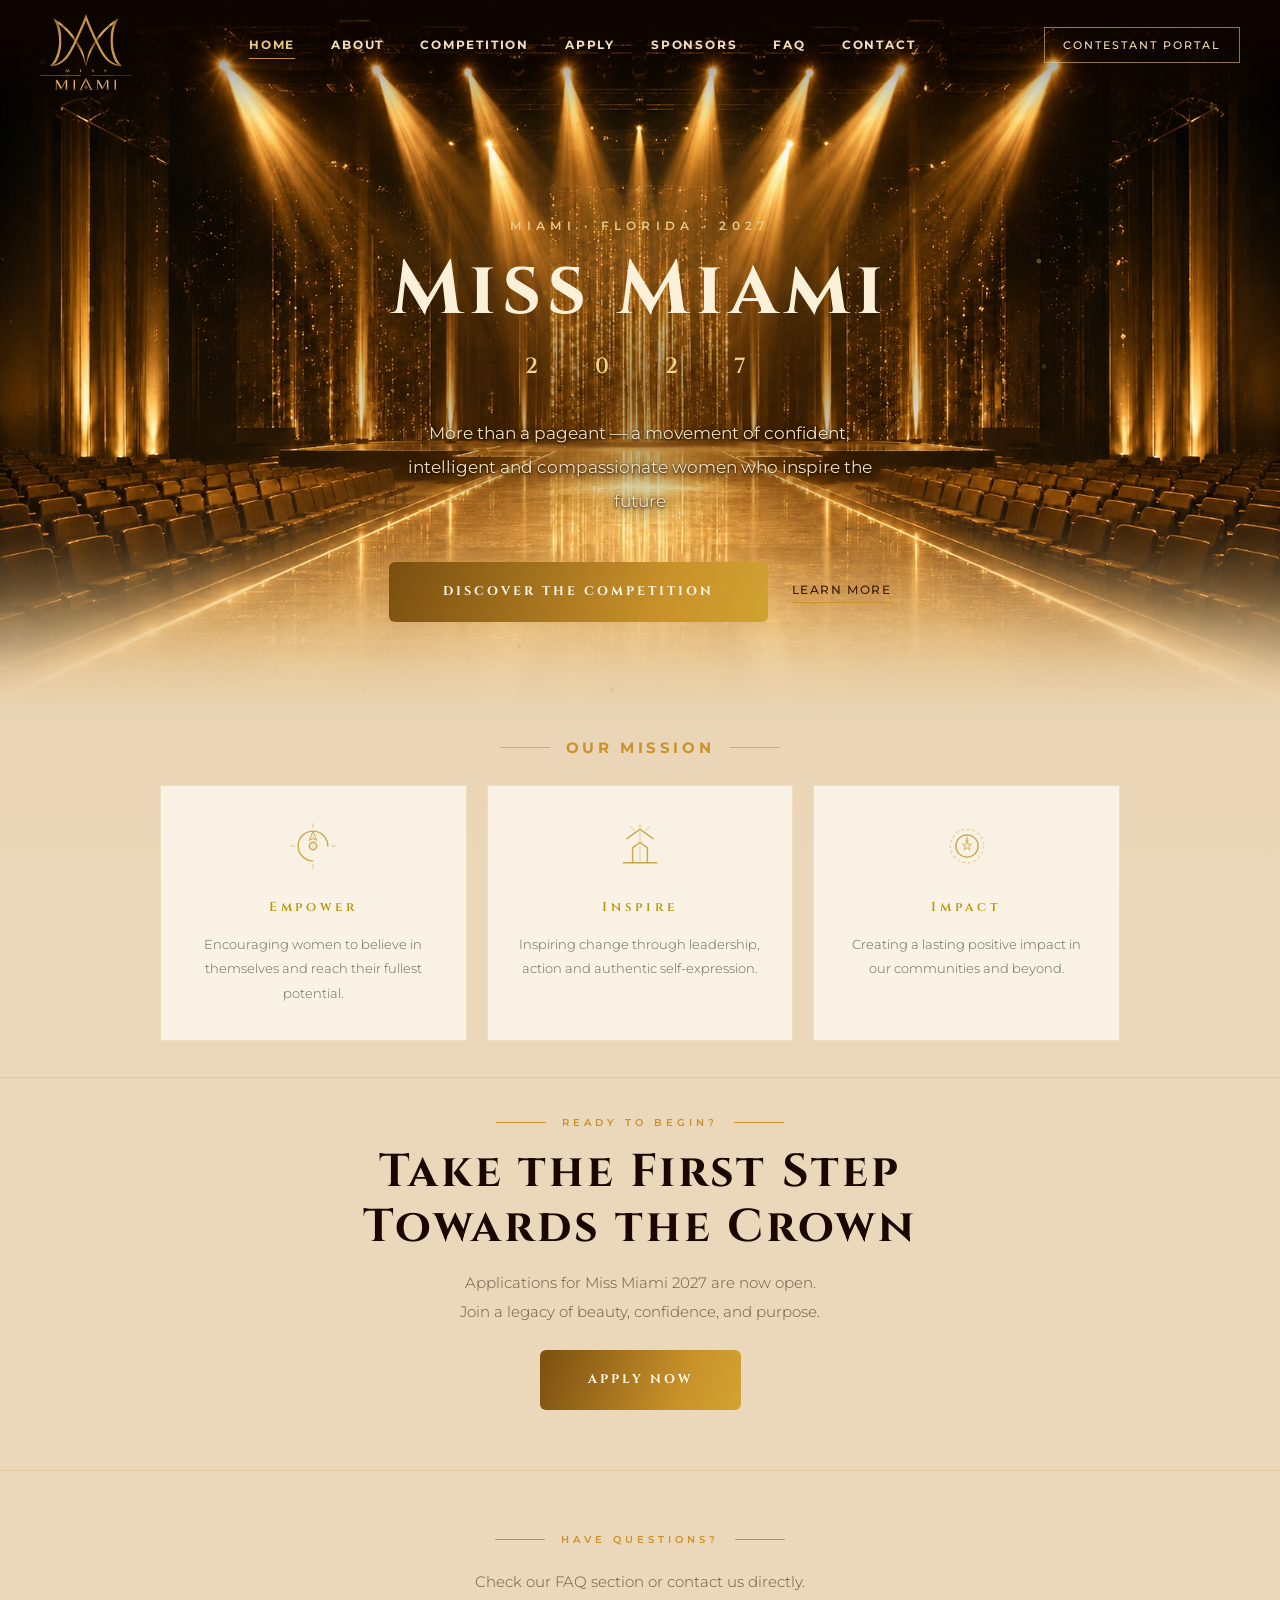
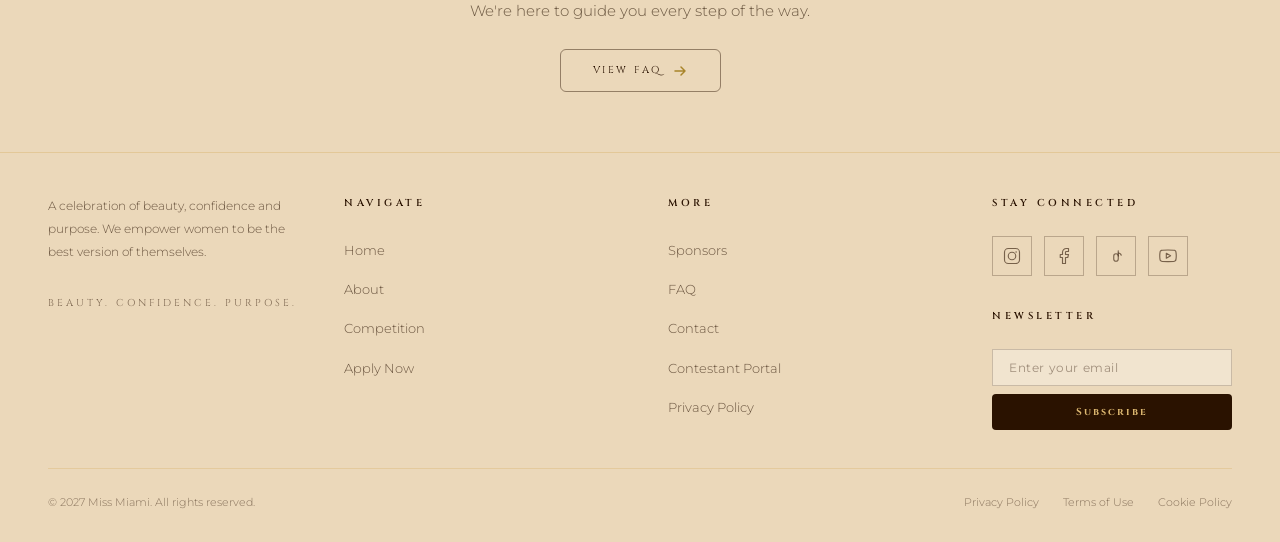
==== commit bf7f82cd: "Restore Apply B2-B and improve global header scroll" ====
--- a/index.html
+++ b/index.html
@@ -781,7 +781,8 @@
       .btn-outline { font-size: 13px; padding: 14px 28px; }
     }
   </style>
-  <link rel="stylesheet" href="assets/css/site-header.css?v=20260805-3">
+  <script>document.documentElement.classList.add('site-header-booting');</script>
+  <link rel="stylesheet" href="assets/css/site-header.css?v=20260812-6">
   <link rel="stylesheet" href="assets/css/home-unified-preview.css?v=20260805-16">
 </head>
 <body>
@@ -1144,6 +1145,6 @@
 
     // ── Winners slider — скрыт, раскомментировать когда будут фото победительниц ──
   </script>
-  <script src="assets/js/site-header-scroll.js"></script>
+  <script src="assets/js/site-header-scroll.js?v=20260812-2"></script>
 </body>
 </html>
--- a/assets/css/site-header.css
+++ b/assets/css/site-header.css
@@ -1,4 +1,19 @@
 /* Shared Miss Miami public header alignment and responsive safe area. */
+
+html.site-header-booting header#site-header {
+  visibility: hidden;
+}
+
+header#site-header {
+  transition: transform 0.32s cubic-bezier(0.22, 1, 0.36, 1), background-color 0.26s ease, box-shadow 0.26s ease !important;
+  will-change: transform;
+  backface-visibility: hidden;
+}
+
+header#site-header.site-header-hidden {
+  transform: translate3d(0, calc(-100% - env(safe-area-inset-top)), 0) !important;
+  pointer-events: none;
+}
 
 @media (min-width: 1181px) {
   header {
@@ -74,11 +89,6 @@
     align-items: center !important;
     justify-content: space-between !important;
     transition: transform 0.28s ease, background-color 0.26s ease, box-shadow 0.26s ease;
-  }
-
-  header.mobile-header-hidden {
-    transform: translateY(calc(-100% - env(safe-area-inset-top)));
-    pointer-events: none;
   }
 
   header .logo {
@@ -175,3 +185,9 @@
     padding-top: calc(102px + env(safe-area-inset-top)) !important;
   }
 }
+
+@media (prefers-reduced-motion: reduce) {
+  header#site-header {
+    transition: none !important;
+  }
+}
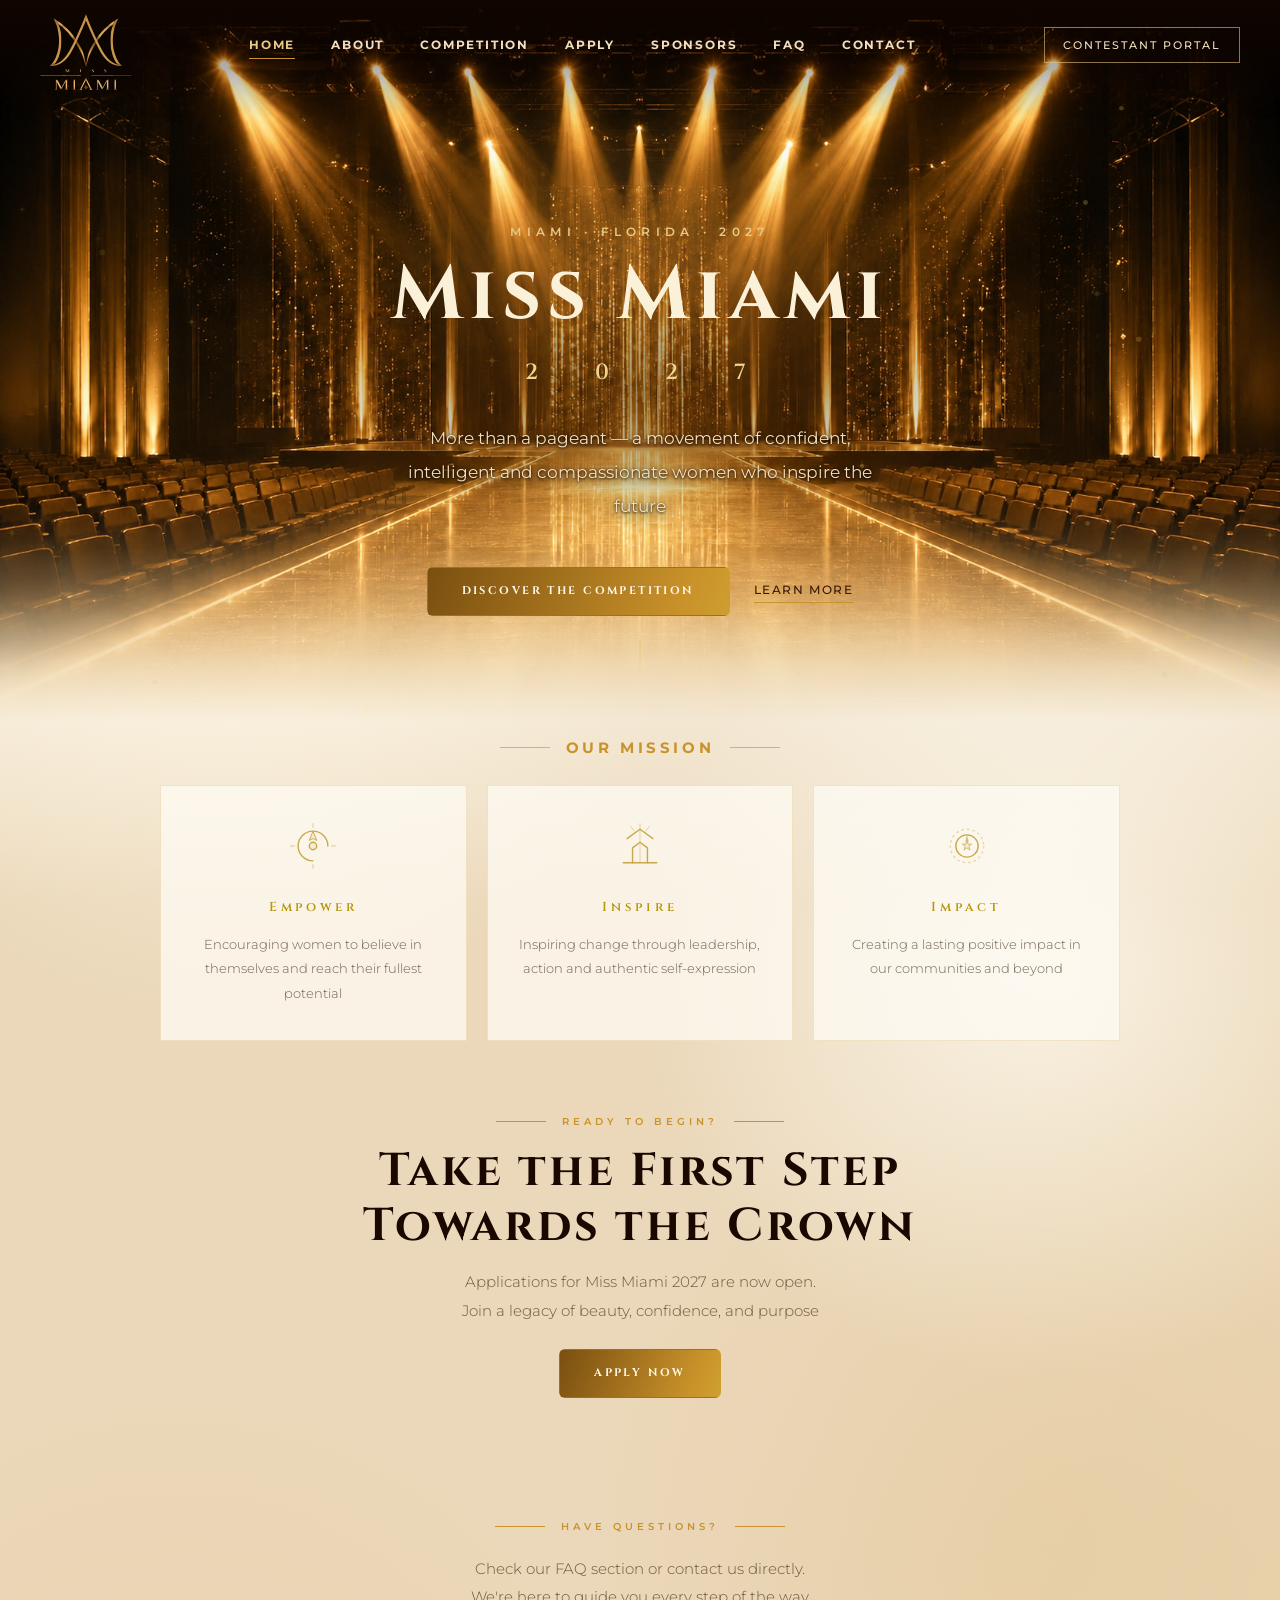
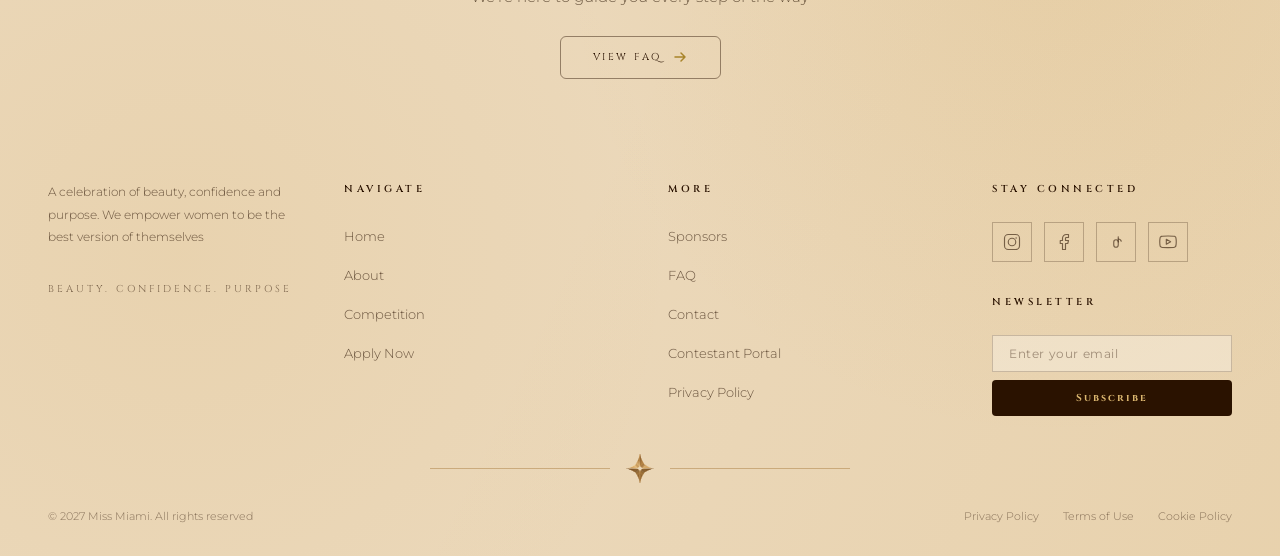
==== commit 20fbe068: "Unify public pages with Miss Miami brand styling" ====
--- a/index.html
+++ b/index.html
@@ -783,12 +783,13 @@
   </style>
   <script>document.documentElement.classList.add('site-header-booting');</script>
   <link rel="stylesheet" href="assets/css/site-header.css?v=20260812-6">
-  <link rel="stylesheet" href="assets/css/home-unified-preview.css?v=20260805-16">
+  <link rel="stylesheet" href="assets/css/home-unified-preview.css?v=20260819-19">
+  <link rel="stylesheet" href="assets/css/bronze-cta.css?v=20260818-5" />
 </head>
 <body>
 
   <!-- ═══ HEADER ═════════════════════════════════════════════════ -->
-  <header id="site-header">
+  <header id="site-header" class="on-hero">
     <a href="index.html" class="logo">
       <img src="assets/brand/miss-miami-logo-official.svg?v=20260812-3" class="logo-img" alt="Miss Miami" />
     </a>
@@ -843,7 +844,7 @@
       </p>
 
       <div class="hero-cta">
-        <a href="competition.html" class="btn-primary">Discover the Competition</a>
+        <a href="competition.html" class="btn-primary mm-bronze-cta">Discover the Competition</a>
         <a href="about.html" class="btn-secondary">Learn More</a>
       </div>
     </div>
@@ -867,7 +868,7 @@
           </svg>
         </div>
         <h3>Empower</h3>
-        <p>Encouraging women to believe in themselves and reach their fullest potential.</p>
+        <p>Encouraging women to believe in themselves and reach their fullest potential</p>
       </div>
 
       <div class="mission-card fade-up fade-up-d2">
@@ -881,7 +882,7 @@
           </svg>
         </div>
         <h3>Inspire</h3>
-        <p>Inspiring change through leadership, action and authentic self-expression.</p>
+        <p>Inspiring change through leadership, action and authentic self-expression</p>
       </div>
 
       <div class="mission-card fade-up fade-up-d3">
@@ -895,7 +896,7 @@
           </svg>
         </div>
         <h3>Impact</h3>
-        <p>Creating a lasting positive impact in our communities and beyond.</p>
+        <p>Creating a lasting positive impact in our communities and beyond</p>
       </div>
     </div>
   </section>
@@ -911,8 +912,8 @@
     <div class="apply-cta-box fade-up">
       <div class="section-eyebrow fade-up fade-up-d1"><span>Ready to Begin?</span></div>
       <h2 class="apply-cta-title fade-up fade-up-d2">Take the First Step<br>Towards the Crown</h2>
-      <p class="apply-cta-desc fade-up fade-up-d3">Applications for Miss Miami 2027 are now open.<br>Join a legacy of beauty, confidence, and purpose.</p>
-      <a href="apply.html" class="btn-primary fade-up fade-up-d3">Apply Now</a>
+      <p class="apply-cta-desc fade-up fade-up-d3">Applications for Miss Miami 2027 are now open.<br>Join a legacy of beauty, confidence, and purpose</p>
+      <a href="apply.html" class="btn-primary mm-bronze-cta fade-up fade-up-d3">Apply Now</a>
     </div>
   </section>
 
@@ -920,7 +921,7 @@
   <section id="faq-teaser">
     <div class="faq-box fade-up">
       <div class="section-eyebrow"><span>Have Questions?</span></div>
-      <p style="margin-top:24px;">Check our FAQ section or contact us directly.<br>We're here to guide you every step of the way.</p>
+      <p style="margin-top:24px;">Check our FAQ section or contact us directly.<br>We're here to guide you every step of the way</p>
       <a href="faq.html" class="btn-outline" style="display:inline-flex;margin:0 auto;">
         View FAQ
         <svg width="16" height="16" viewBox="0 0 16 16" fill="none">
@@ -934,8 +935,8 @@
   <footer>
     <div class="footer-grid">
       <div class="footer-brand">
-        <p>A celebration of beauty, confidence and purpose. We empower women to be the best version of themselves.</p>
-        <span class="footer-tagline">Beauty. Confidence. Purpose.</span>
+        <p>A celebration of beauty, confidence and purpose. We empower women to be the best version of themselves</p>
+        <span class="footer-tagline">Beauty. Confidence. Purpose</span>
       </div>
 
       <div class="footer-col">
@@ -996,8 +997,12 @@
       </div>
     </div>
 
+    <div class="home-brand-divider" aria-hidden="true">
+      <img src="assets/images/miss-miami-brand-star.svg" alt="" />
+    </div>
+
     <div class="footer-bottom">
-      <p>© 2027 Miss Miami. All rights reserved.</p>
+      <p>© 2027 Miss Miami. All rights reserved</p>
       <div class="footer-bottom-links">
         <a href="#">Privacy Policy</a>
         <a href="#">Terms of Use</a>
--- a/assets/css/home-unified-preview.css
+++ b/assets/css/home-unified-preview.css
@@ -22,7 +22,24 @@
 }
 
 body {
-  background: var(--preview-page-gradient) fixed;
+  position: relative;
+  isolation: isolate;
+  background:
+    radial-gradient(circle at 18% 26%, rgba(255, 248, 231, 0.7), transparent 24%),
+    radial-gradient(circle at 82% 45%, rgba(255, 253, 245, 0.72), transparent 26%),
+    radial-gradient(circle at 82% 72%, rgba(201, 146, 42, 0.1), transparent 26%),
+    linear-gradient(180deg, #EBD8BA 0%, #FFFDF5 52%, #EBD8BA 100%) fixed;
+}
+
+body::before {
+  content: '';
+  position: absolute;
+  z-index: -1;
+  inset: 0;
+  background:
+    linear-gradient(115deg, transparent 62%, rgba(201, 146, 42, 0.09)),
+    radial-gradient(circle at 14% 86%, rgba(201, 146, 42, 0.08), transparent 23%);
+  pointer-events: none;
 }
 
 #site-header::before {
@@ -75,7 +92,7 @@
 #home {
   height: 80svh;
   min-height: 560px;
-  background: var(--preview-page-gradient) fixed;
+  background: transparent;
 }
 
 #home::before {
@@ -264,7 +281,7 @@
 
 #apply-banner,
 #faq-teaser {
-  border-top: 1px solid var(--preview-divider);
+  border-top: 0;
 }
 
 .section-sub,
@@ -297,10 +314,34 @@
   margin-bottom: 20px;
 }
 
+.home-brand-divider {
+  display: flex;
+  width: min(420px, calc(100% - 48px));
+  align-items: center;
+  justify-content: center;
+  gap: 16px;
+  margin: 0 auto 24px;
+}
+
+.home-brand-divider::before,
+.home-brand-divider::after {
+  content: '';
+  flex: 1;
+  height: 1px;
+  background: rgba(140, 87, 13, 0.34);
+}
+
+.home-brand-divider img {
+  display: block;
+  width: 28px;
+  height: auto;
+  flex: 0 0 auto;
+}
+
 footer {
   background: transparent;
   padding: 42px 48px 30px;
-  border-top: 1px solid rgba(201, 146, 42, 0.24);
+  border-top: 0;
 }
 
 .footer-grid {
@@ -309,8 +350,8 @@
 }
 
 .footer-bottom {
-  padding-top: 24px;
-  border-top-color: var(--preview-divider);
+  padding-top: 0;
+  border-top: 0;
 }
 
 @media (max-width: 1024px) {
@@ -329,11 +370,21 @@
   }
 }
 
+@media (max-width: 600px) {
+  .home-brand-divider {
+    width: 74%;
+    gap: 12px;
+    margin: 0 auto 22px;
+  }
+
+  .home-brand-divider img { width: 22px; }
+}
+
 @media (max-width: 768px) {
   #home {
     height: 68svh;
     min-height: 570px;
-    background: var(--preview-page-gradient) fixed;
+    background: transparent;
   }
 
   #home::before {
--- a/assets/css/bronze-cta.css
+++ b/assets/css/bronze-cta.css
@@ -0,0 +1,63 @@
+/* Canonical Miss Miami solid bronze CTA. Apply only through .mm-bronze-cta. */
+.mm-bronze-cta.mm-bronze-cta {
+  position: relative;
+  display: inline-flex;
+  min-height: 48px !important;
+  align-items: center;
+  justify-content: center;
+  padding: 14px 34px !important;
+  overflow: hidden;
+  border: 1px solid transparent !important;
+  border-radius: 6px !important;
+  background-color: #A66F16;
+  background-image: linear-gradient(110deg, #7A4F10 0%, #C9922A 35%, #D4AF37 50%, #C9922A 70%, #7A4F10 100%) !important;
+  background-repeat: no-repeat;
+  background-position: 0% center;
+  background-size: 250% auto !important;
+  color: #FFF8E7 !important;
+  font-family: "Cinzel", Georgia, serif !important;
+  font-size: 11px !important;
+  font-weight: 700 !important;
+  line-height: 1.7 !important;
+  letter-spacing: .22em !important;
+  text-align: center;
+  text-transform: uppercase;
+  cursor: pointer;
+  animation: mmBronzeFlow 8s ease-in-out infinite !important;
+  transition: transform .35s cubic-bezier(.4,0,.2,1), box-shadow .35s cubic-bezier(.4,0,.2,1), background-position .35s cubic-bezier(.4,0,.2,1);
+}
+
+.mm-bronze-cta.mm-bronze-cta::after {
+  content: none !important;
+  animation: none !important;
+}
+
+.mm-bronze-cta.mm-bronze-cta:hover {
+  box-shadow: 0 10px 22px rgba(58,26,4,.16);
+  transform: translateY(-2px) !important;
+}
+
+.mm-bronze-cta.mm-bronze-cta:focus-visible {
+  outline: 2px solid #C9922A;
+  outline-offset: 3px;
+  box-shadow: 0 0 0 2px rgba(255,253,245,.7), 0 10px 22px rgba(58,26,4,.16);
+  transform: translateY(-2px) !important;
+}
+
+.mm-bronze-cta.mm-bronze-cta:active {
+  box-shadow: 0 4px 12px rgba(58,26,4,.14);
+  transform: translateY(0) !important;
+}
+
+@keyframes mmBronzeFlow {
+  0%, 100% { background-position: 0% center; }
+  50% { background-position: 100% center; }
+}
+
+@media (prefers-reduced-motion: reduce) {
+  .mm-bronze-cta.mm-bronze-cta {
+    animation: none !important;
+    transition: none !important;
+    background-position: 50% center !important;
+  }
+}
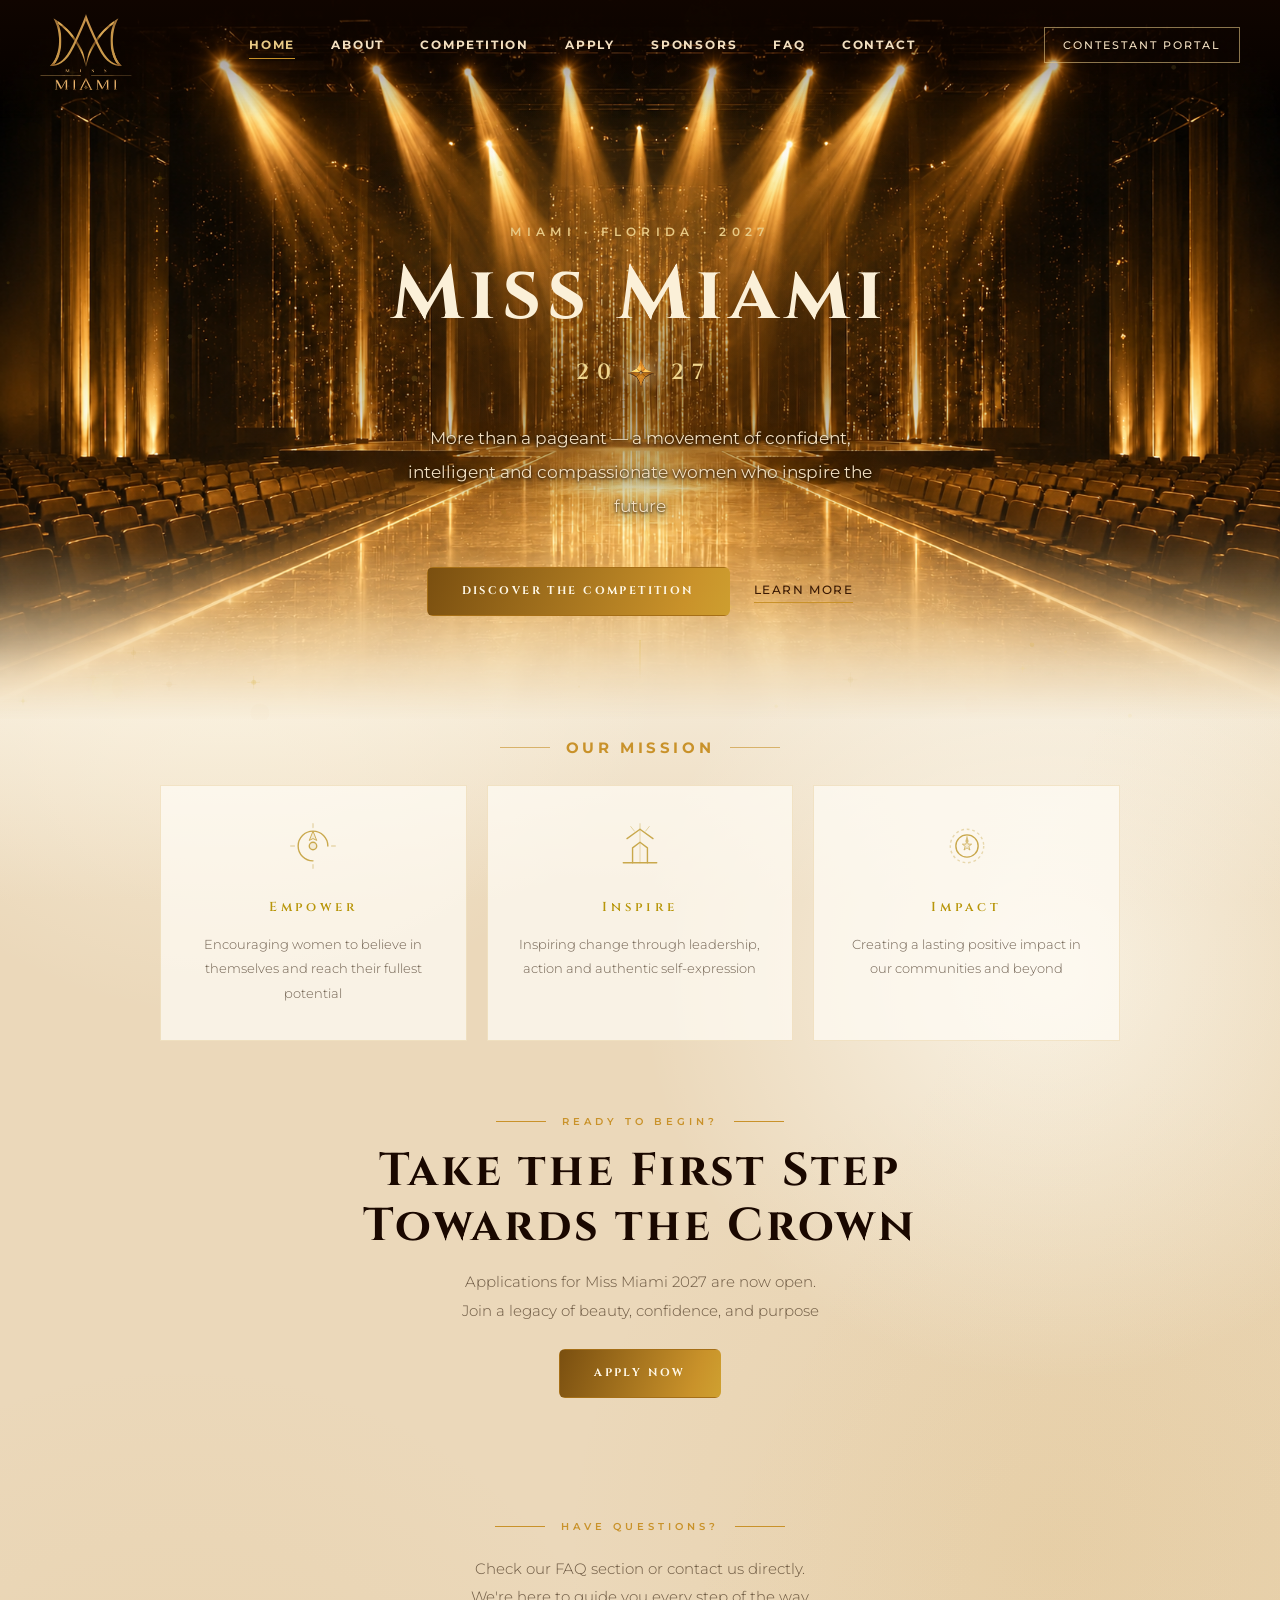
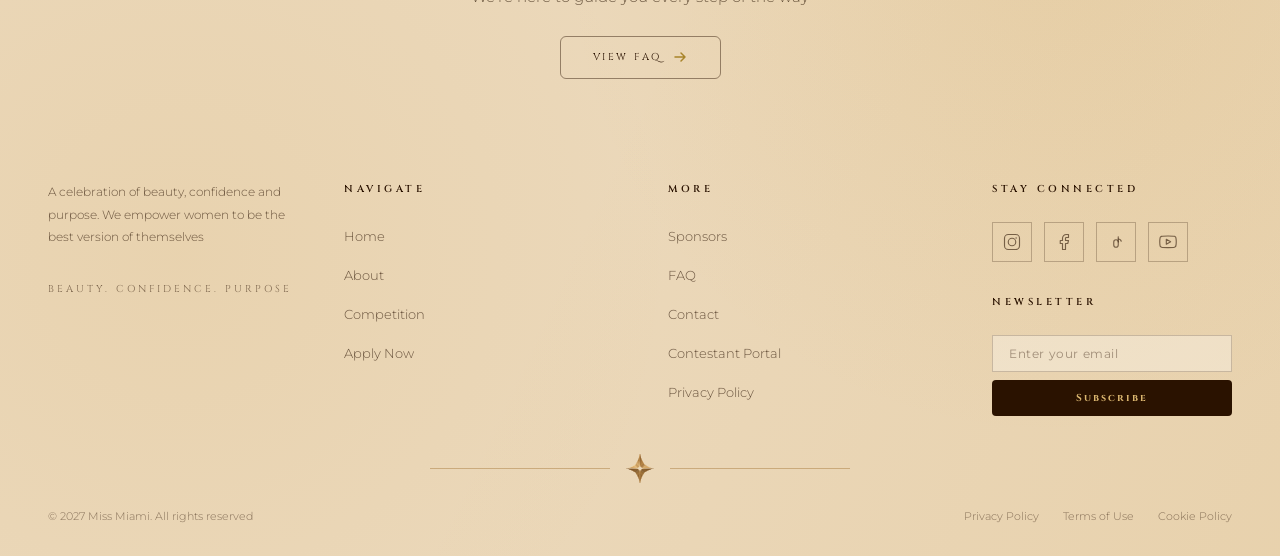
==== commit 2dc71498: "Add brand star to Home hero year" ====
--- a/index.html
+++ b/index.html
@@ -837,7 +837,13 @@
 
 
       <h1 class="hero-h1">Miss Miami</h1>
-      <p class="hero-year">2 &ensp; 0 &ensp; 2 &ensp; 7</p>
+      <p class="hero-year" aria-label="2027">
+        <span class="hero-year-pair" aria-hidden="true">20</span>
+        <span class="hero-year-star-wrap" aria-hidden="true">
+          <img class="hero-year-star" src="assets/images/miss-miami-brand-star.svg" alt="" />
+        </span>
+        <span class="hero-year-pair" aria-hidden="true">27</span>
+      </p>
 
       <p class="hero-desc">
         More than a pageant — a movement of confident, intelligent and compassionate women who inspire the future
--- a/assets/css/home-unified-preview.css
+++ b/assets/css/home-unified-preview.css
@@ -171,11 +171,58 @@
 }
 
 .hero-year {
+  display: flex;
+  align-items: center;
+  justify-content: center;
+  gap: clamp(7px, 0.65vw, 9px);
   font-size: clamp(15px, 2vw, 22px);
   margin-bottom: 30px;
   color: #F0D58E;
   font-weight: 600;
+  letter-spacing: 0;
   opacity: 1;
+  white-space: nowrap;
+}
+
+.hero-year-pair {
+  letter-spacing: 0.38em;
+  padding-left: 0.38em;
+}
+
+.hero-year-star-wrap {
+  position: relative;
+  display: grid;
+  width: clamp(26px, 1.9vw, 28px);
+  flex: 0 0 auto;
+  place-items: center;
+  isolation: isolate;
+}
+
+.hero-year-star-wrap::before {
+  position: absolute;
+  z-index: -1;
+  width: 190%;
+  height: 145%;
+  background: radial-gradient(
+    ellipse,
+    rgba(255, 248, 225, 0.34) 0%,
+    rgba(249, 231, 184, 0.17) 38%,
+    transparent 76%
+  );
+  content: '';
+  pointer-events: none;
+}
+
+.hero-year-star {
+  display: block;
+  width: 100%;
+  height: auto;
+  filter:
+    brightness(1.18)
+    saturate(1.38)
+    contrast(1.08)
+    drop-shadow(0 0 0.35px rgba(58, 26, 4, 0.9))
+    drop-shadow(0 1px 0.55px rgba(58, 26, 4, 0.68));
 }
 
 .hero-desc {
@@ -433,6 +480,11 @@
   .hero-year {
     font-size: 15px;
     margin-bottom: 26px;
+    gap: 7px;
+  }
+
+  .hero-year-star-wrap {
+    width: 24px;
   }
 
   .hero-desc {
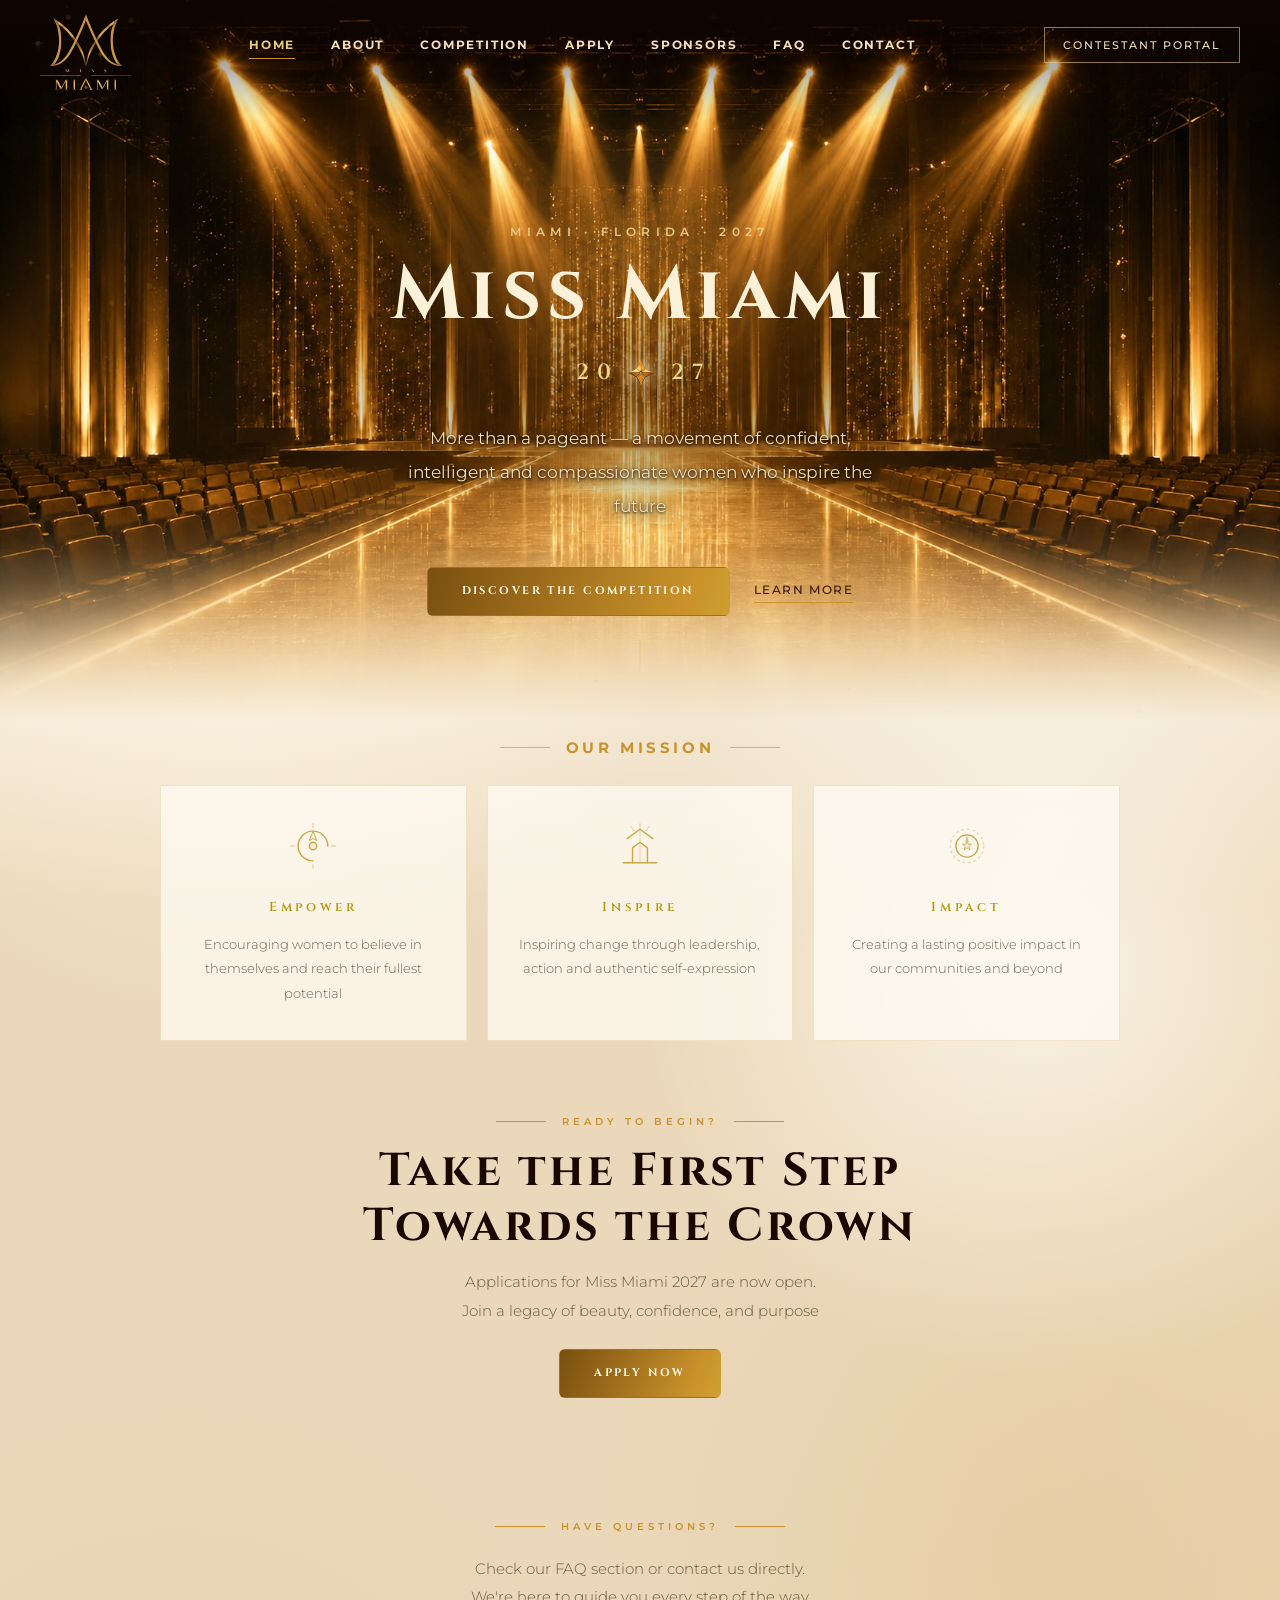
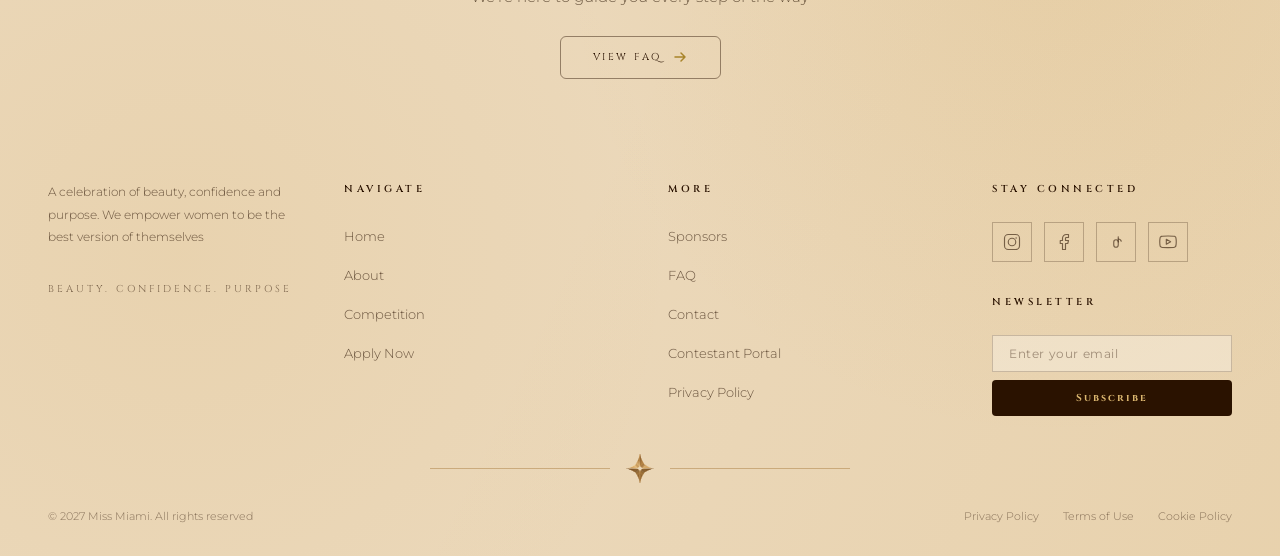
==== commit c27422e6: "Refresh Home hero year styles" ====
--- a/index.html
+++ b/index.html
@@ -783,7 +783,7 @@
   </style>
   <script>document.documentElement.classList.add('site-header-booting');</script>
   <link rel="stylesheet" href="assets/css/site-header.css?v=20260812-6">
-  <link rel="stylesheet" href="assets/css/home-unified-preview.css?v=20260819-19">
+  <link rel="stylesheet" href="assets/css/home-unified-preview.css?v=20260826-20">
   <link rel="stylesheet" href="assets/css/bronze-cta.css?v=20260818-5" />
 </head>
 <body>
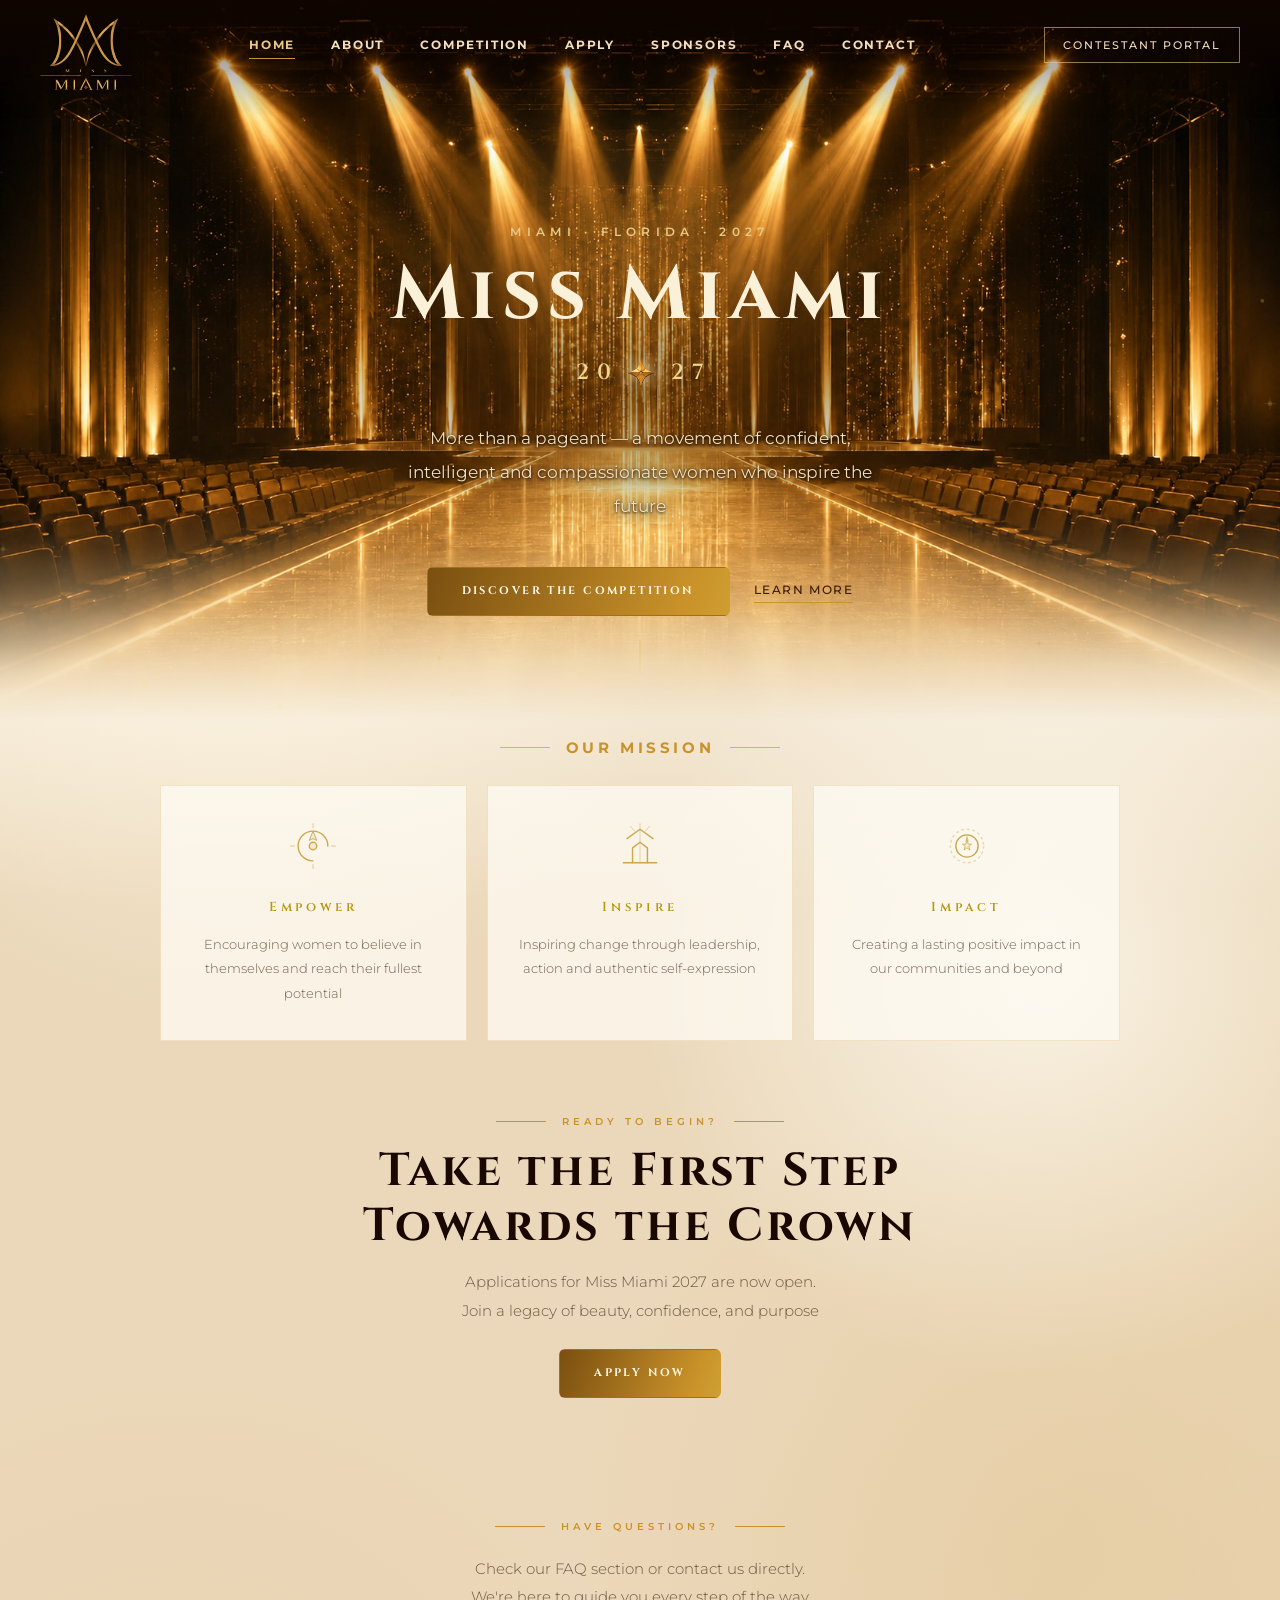
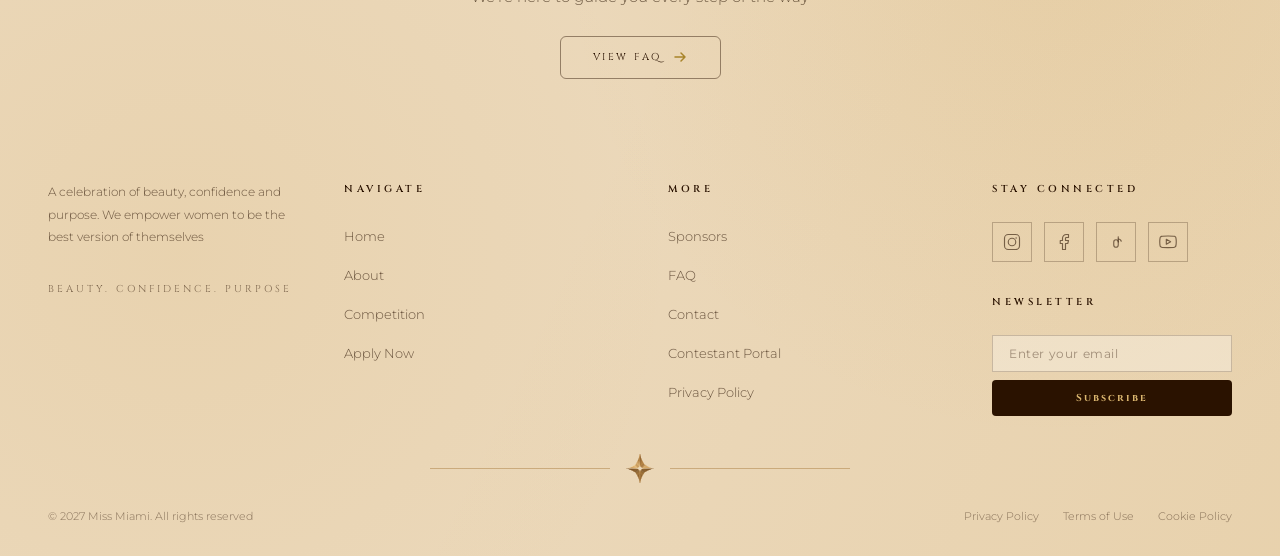
==== commit 6f1a2a52: "Animate Home hero brand star" ====
--- a/index.html
+++ b/index.html
@@ -783,7 +783,7 @@
   </style>
   <script>document.documentElement.classList.add('site-header-booting');</script>
   <link rel="stylesheet" href="assets/css/site-header.css?v=20260812-6">
-  <link rel="stylesheet" href="assets/css/home-unified-preview.css?v=20260826-20">
+  <link rel="stylesheet" href="assets/css/home-unified-preview.css?v=20260826-21">
   <link rel="stylesheet" href="assets/css/bronze-cta.css?v=20260818-5" />
 </head>
 <body>
--- a/assets/css/home-unified-preview.css
+++ b/assets/css/home-unified-preview.css
@@ -225,6 +225,39 @@
     drop-shadow(0 1px 0.55px rgba(58, 26, 4, 0.68));
 }
 
+#home .hero-year > .hero-year-star-wrap > .hero-year-star {
+  animation: homeYearStarGlow 5.8s ease-in-out infinite;
+}
+
+@keyframes homeYearStarGlow {
+  0%,
+  72%,
+  92%,
+  100% {
+    filter:
+      brightness(1.18)
+      saturate(1.38)
+      contrast(1.08)
+      drop-shadow(0 0 0.35px rgba(58, 26, 4, 0.9))
+      drop-shadow(0 1px 0.55px rgba(58, 26, 4, 0.68));
+  }
+
+  82% {
+    filter:
+      brightness(1.42)
+      saturate(1.46)
+      contrast(1.1)
+      drop-shadow(0 0 2.4px rgba(255, 224, 147, 0.72))
+      drop-shadow(0 1px 0.7px rgba(58, 26, 4, 0.72));
+  }
+}
+
+@media (prefers-reduced-motion: reduce) {
+  #home .hero-year > .hero-year-star-wrap > .hero-year-star {
+    animation: none;
+  }
+}
+
 .hero-desc {
   color: #F2DFC0;
   max-width: 480px;
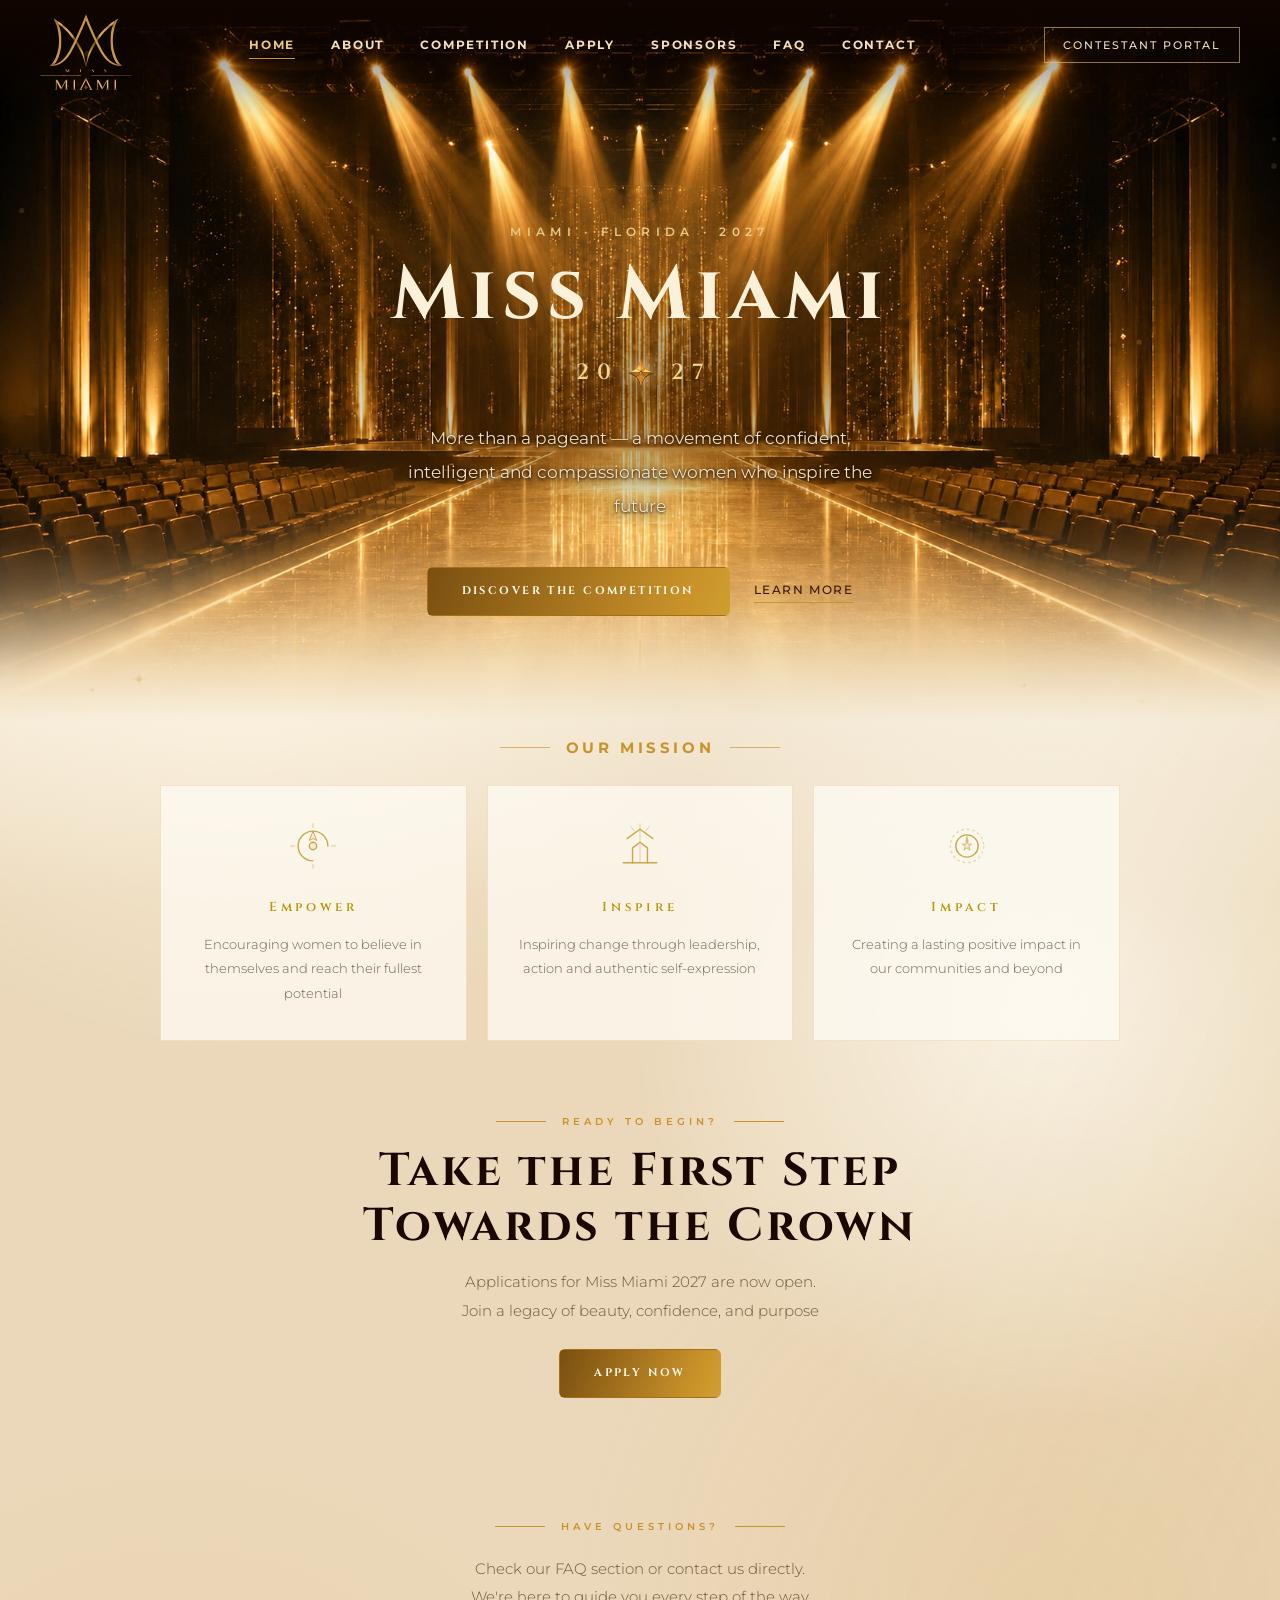
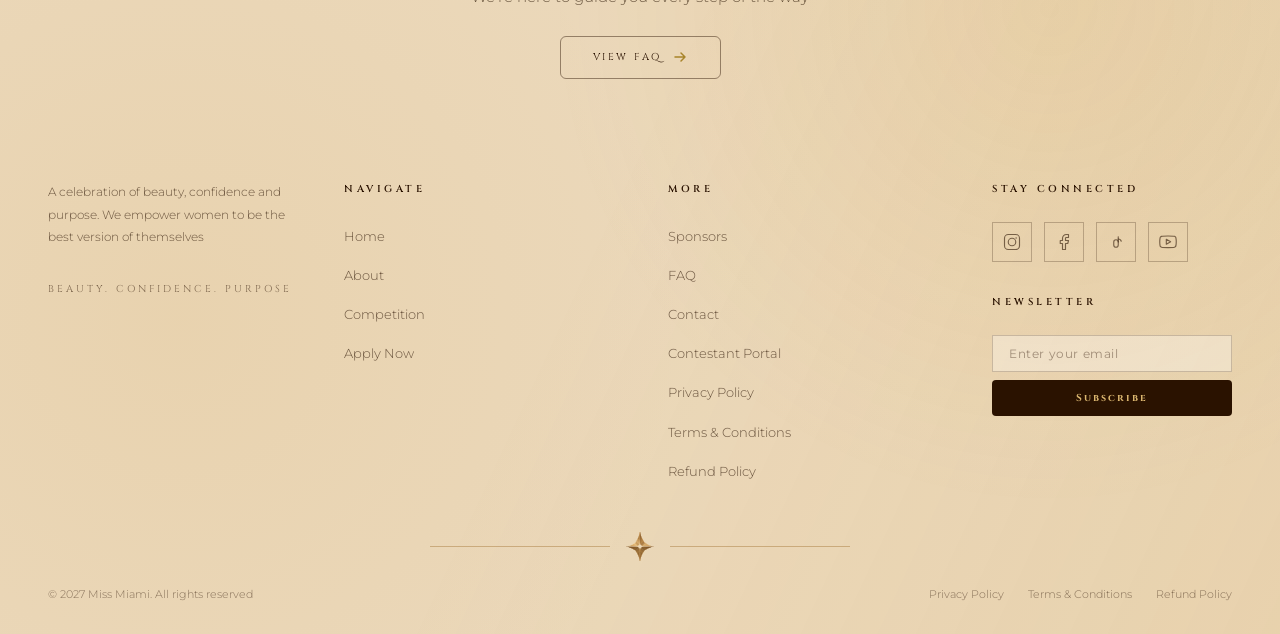
==== commit 4790b5ef: "Add legal pages and approved public copy updates" ====
--- a/index.html
+++ b/index.html
@@ -962,7 +962,9 @@
           <li><a href="faq.html">FAQ</a></li>
           <li><a href="contact.html">Contact</a></li>
           <li><a href="dashboard.html">Contestant Portal</a></li>
-          <li><a href="#">Privacy Policy</a></li>
+          <li><a href="privacy.html">Privacy Policy</a></li>
+          <li><a href="terms.html">Terms &amp; Conditions</a></li>
+          <li><a href="refund.html">Refund Policy</a></li>
         </ul>
       </div>
 
@@ -1010,9 +1012,9 @@
     <div class="footer-bottom">
       <p>© 2027 Miss Miami. All rights reserved</p>
       <div class="footer-bottom-links">
-        <a href="#">Privacy Policy</a>
-        <a href="#">Terms of Use</a>
-        <a href="#">Cookie Policy</a>
+        <a href="privacy.html">Privacy Policy</a>
+        <a href="terms.html">Terms &amp; Conditions</a>
+        <a href="refund.html">Refund Policy</a>
       </div>
     </div>
   </footer>
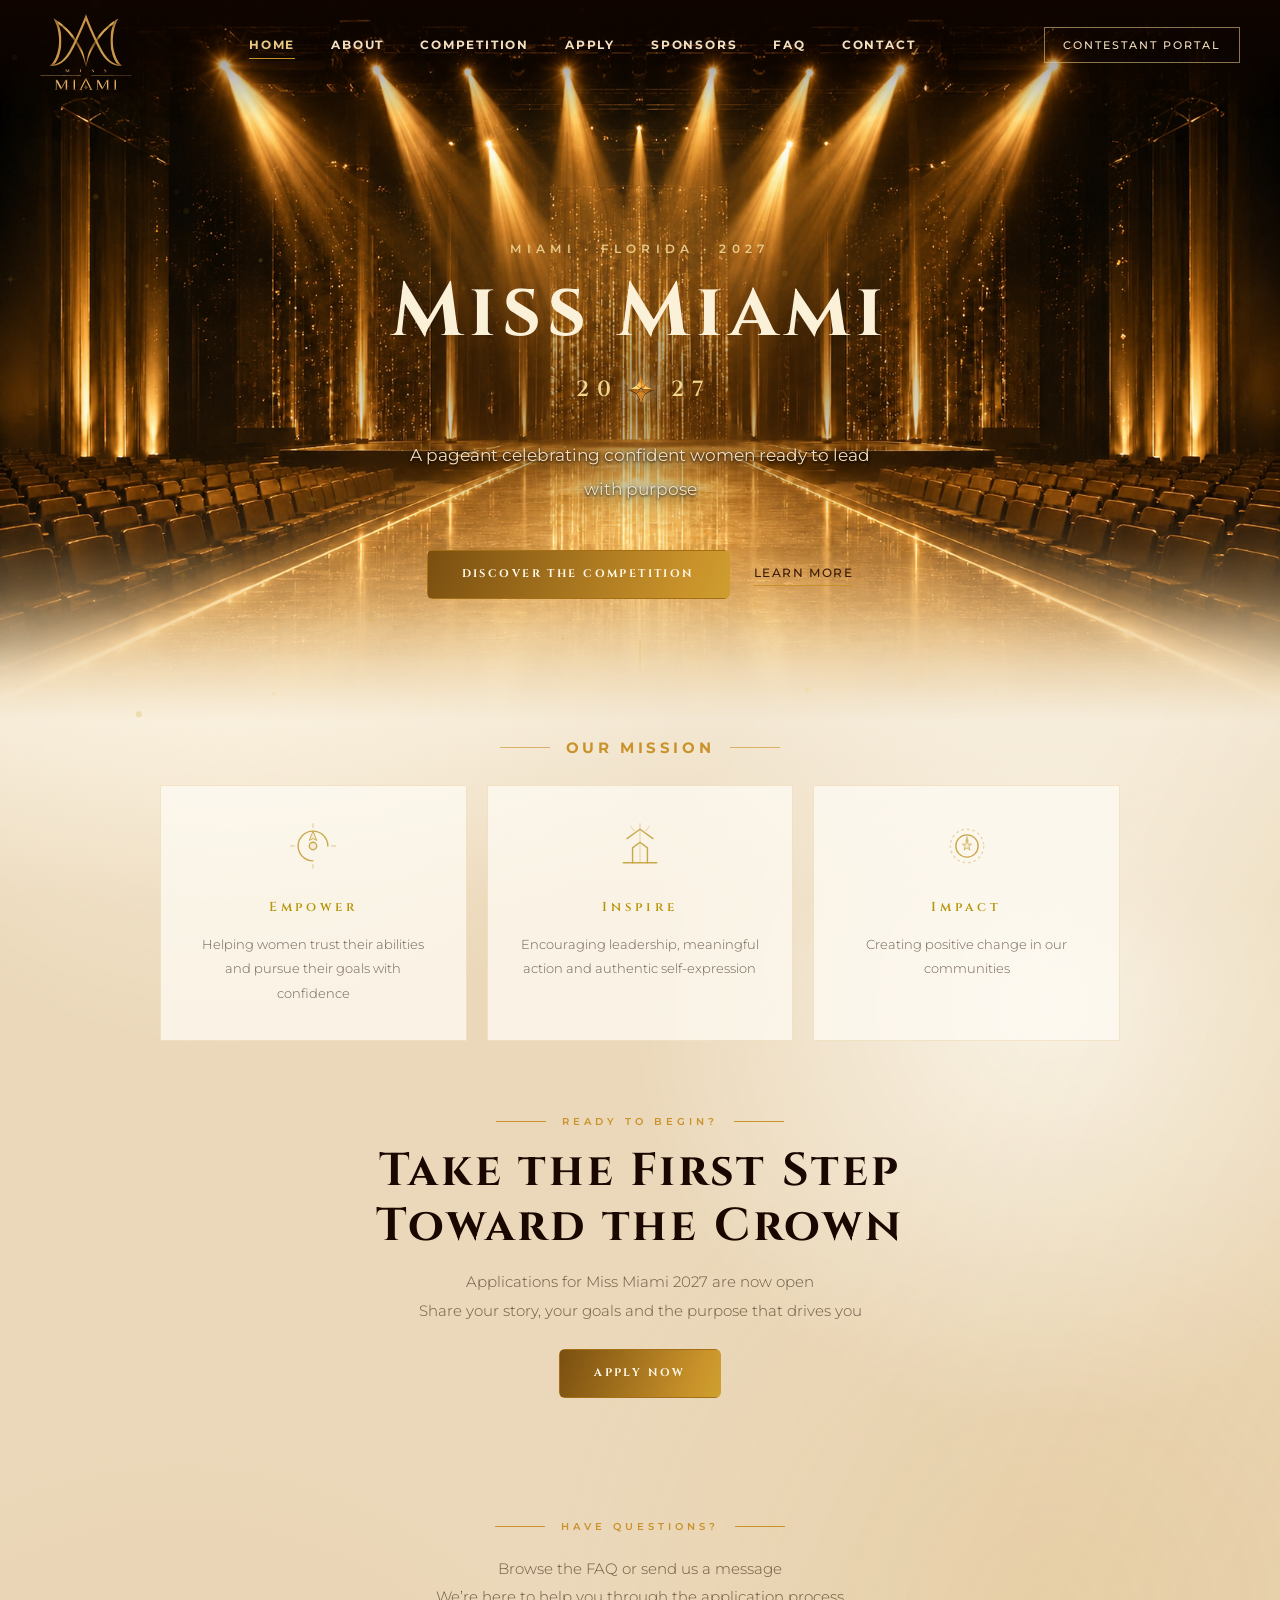
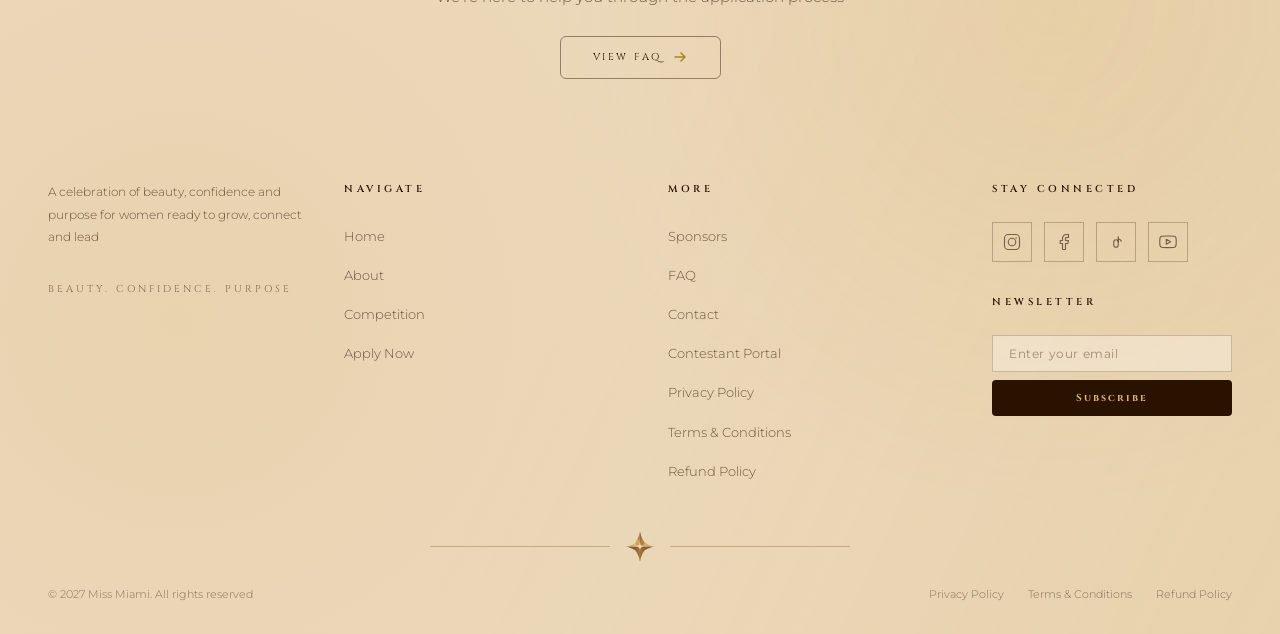
==== commit baa61c23: "Publish approved public page editorial updates" ====
--- a/index.html
+++ b/index.html
@@ -846,7 +846,7 @@
       </p>
 
       <p class="hero-desc">
-        More than a pageant — a movement of confident, intelligent and compassionate women who inspire the future
+        A pageant celebrating confident women ready to lead with purpose
       </p>
 
       <div class="hero-cta">
@@ -874,7 +874,7 @@
           </svg>
         </div>
         <h3>Empower</h3>
-        <p>Encouraging women to believe in themselves and reach their fullest potential</p>
+        <p>Helping women trust their abilities and pursue their goals with confidence</p>
       </div>
 
       <div class="mission-card fade-up fade-up-d2">
@@ -888,7 +888,7 @@
           </svg>
         </div>
         <h3>Inspire</h3>
-        <p>Inspiring change through leadership, action and authentic self-expression</p>
+        <p>Encouraging leadership, meaningful action and authentic self-expression</p>
       </div>
 
       <div class="mission-card fade-up fade-up-d3">
@@ -902,7 +902,7 @@
           </svg>
         </div>
         <h3>Impact</h3>
-        <p>Creating a lasting positive impact in our communities and beyond</p>
+        <p>Creating positive change in our communities</p>
       </div>
     </div>
   </section>
@@ -917,8 +917,8 @@
   <section id="apply-banner">
     <div class="apply-cta-box fade-up">
       <div class="section-eyebrow fade-up fade-up-d1"><span>Ready to Begin?</span></div>
-      <h2 class="apply-cta-title fade-up fade-up-d2">Take the First Step<br>Towards the Crown</h2>
-      <p class="apply-cta-desc fade-up fade-up-d3">Applications for Miss Miami 2027 are now open.<br>Join a legacy of beauty, confidence, and purpose</p>
+      <h2 class="apply-cta-title fade-up fade-up-d2">Take the First Step<br>Toward the Crown</h2>
+      <p class="apply-cta-desc fade-up fade-up-d3">Applications for Miss Miami 2027 are now open<br>Share your story, your goals and the purpose that drives you</p>
       <a href="apply.html" class="btn-primary mm-bronze-cta fade-up fade-up-d3">Apply Now</a>
     </div>
   </section>
@@ -927,7 +927,7 @@
   <section id="faq-teaser">
     <div class="faq-box fade-up">
       <div class="section-eyebrow"><span>Have Questions?</span></div>
-      <p style="margin-top:24px;">Check our FAQ section or contact us directly.<br>We're here to guide you every step of the way</p>
+      <p style="margin-top:24px;">Browse the FAQ or send us a message<br>We’re here to help you through the application process</p>
       <a href="faq.html" class="btn-outline" style="display:inline-flex;margin:0 auto;">
         View FAQ
         <svg width="16" height="16" viewBox="0 0 16 16" fill="none">
@@ -941,7 +941,7 @@
   <footer>
     <div class="footer-grid">
       <div class="footer-brand">
-        <p>A celebration of beauty, confidence and purpose. We empower women to be the best version of themselves</p>
+        <p>A celebration of beauty, confidence and purpose for women ready to grow, connect and lead</p>
         <span class="footer-tagline">Beauty. Confidence. Purpose</span>
       </div>
 
